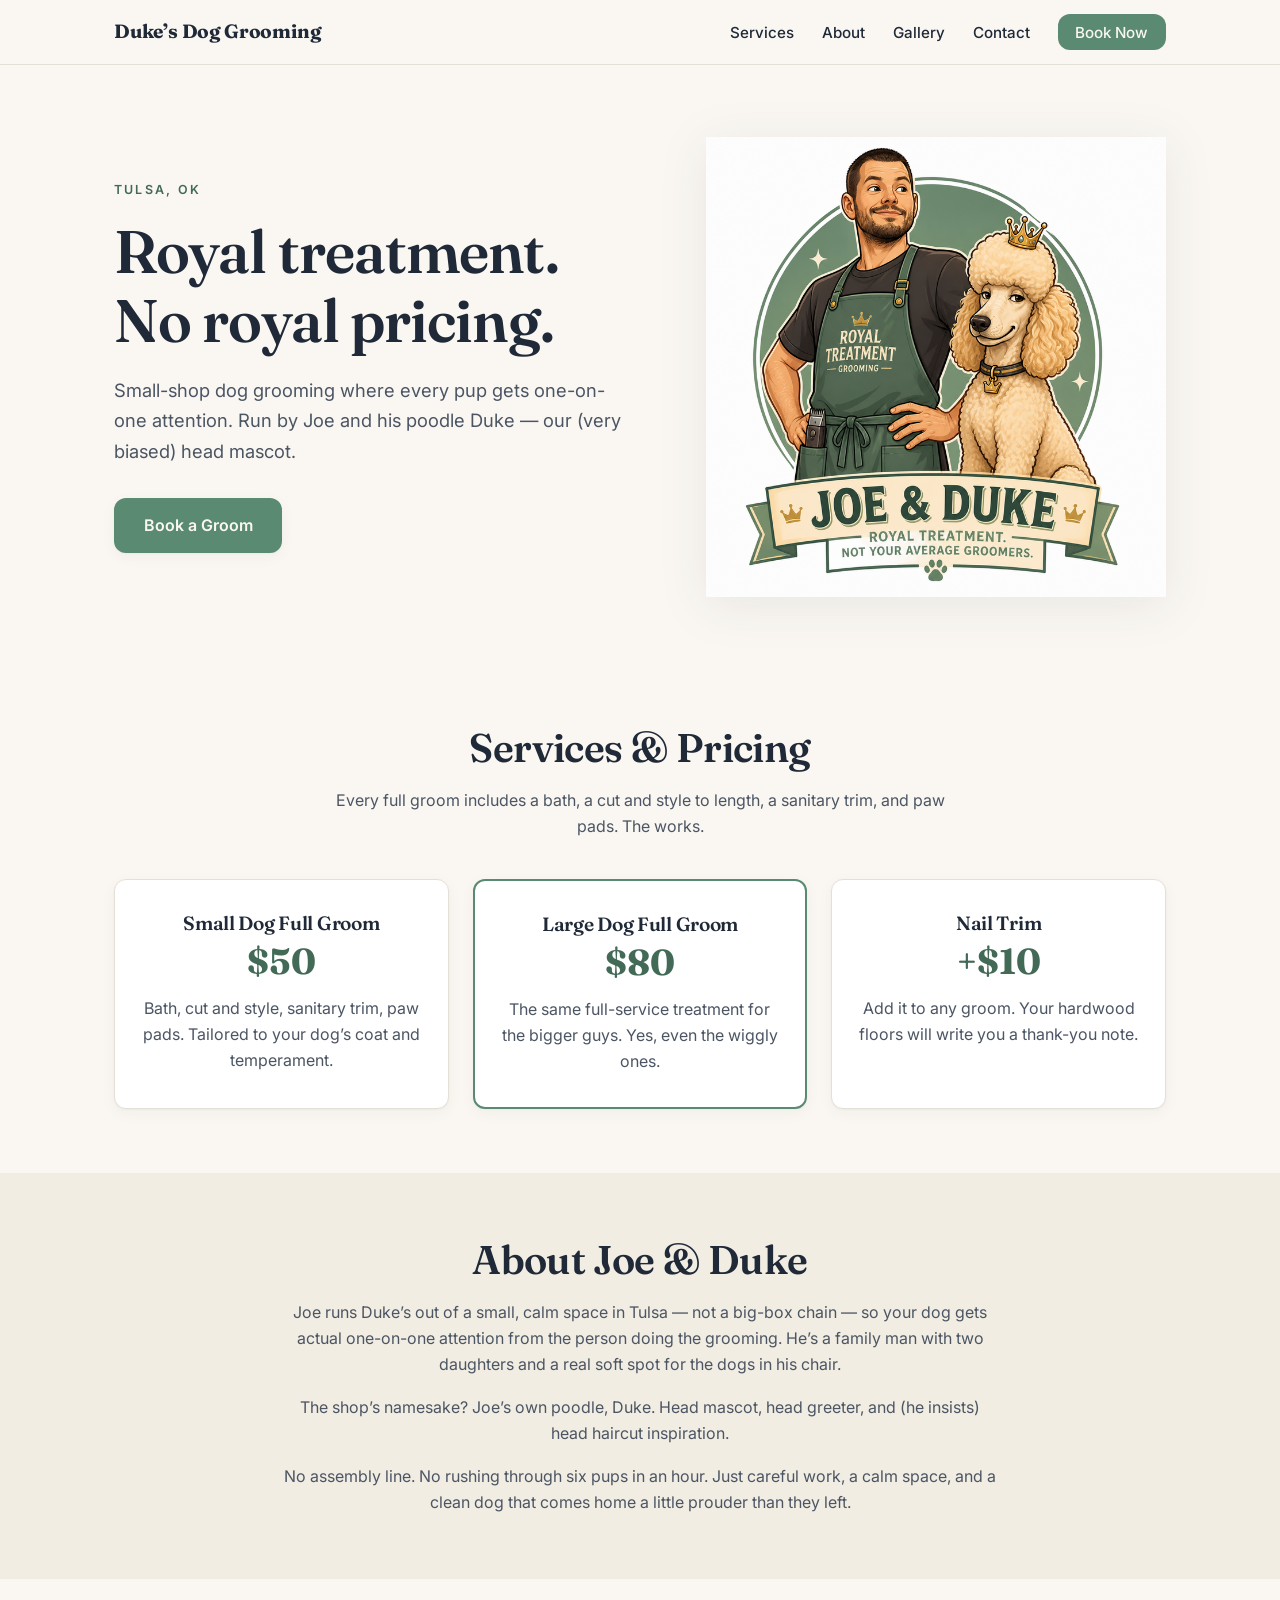
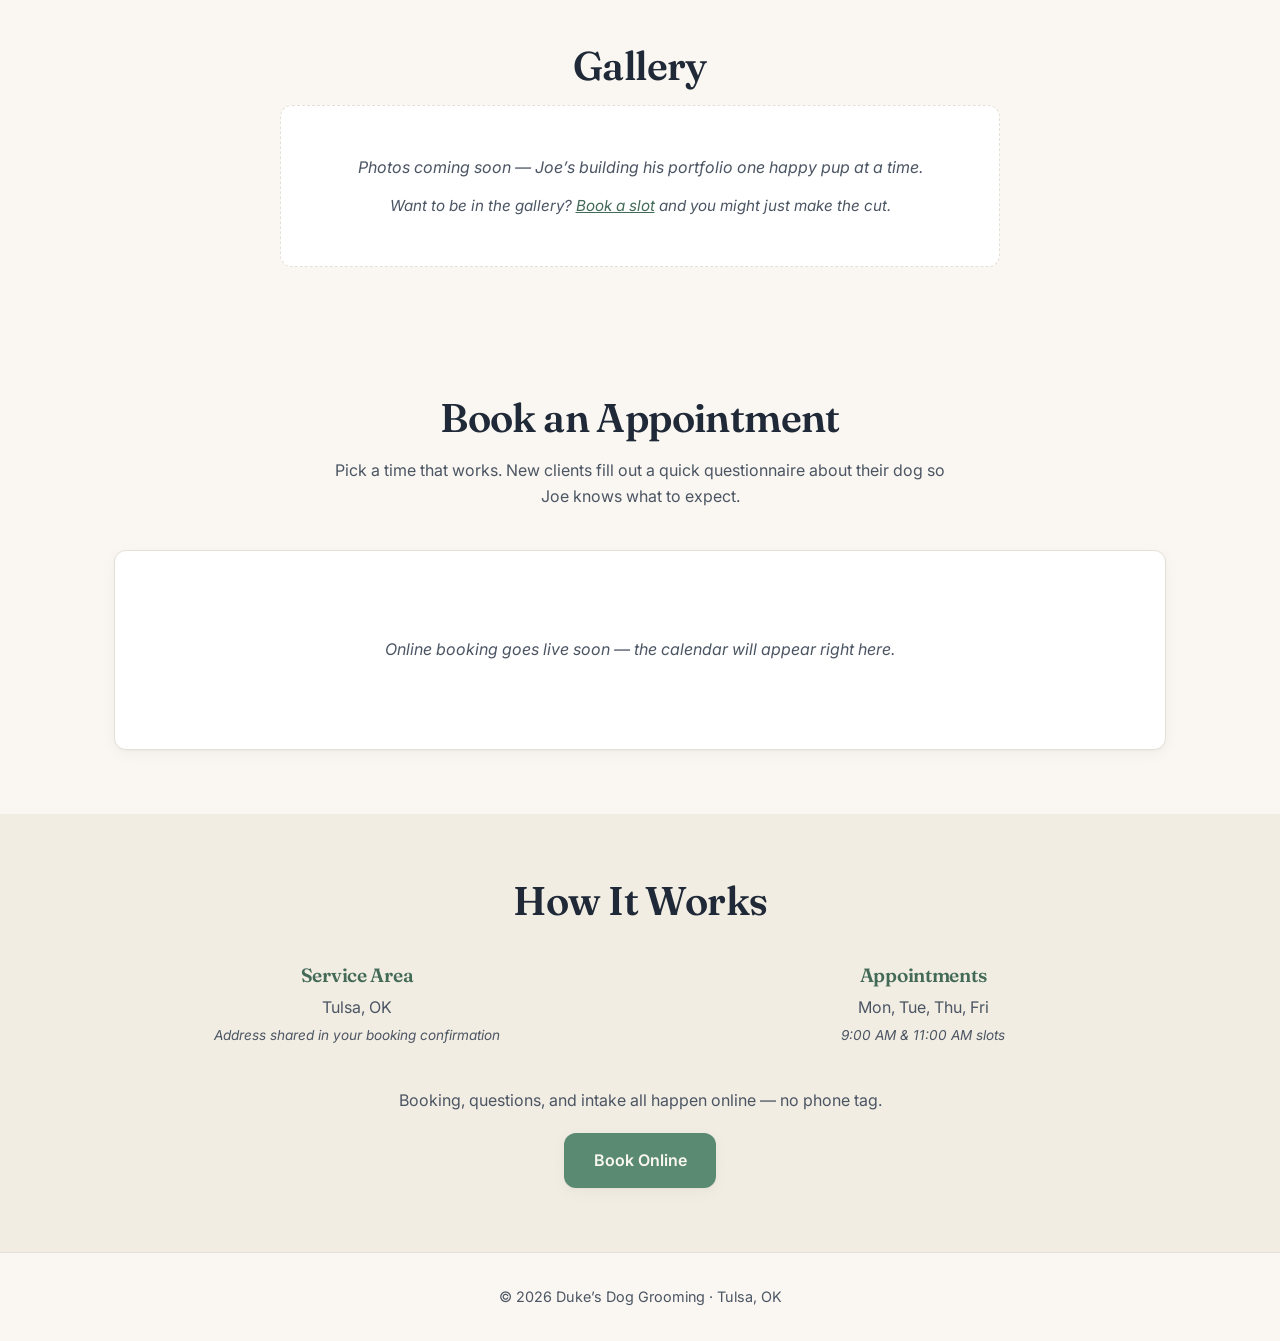
==== index.html @ 53f3b711 "Add Joe & Duke mascot illustration to hero Replace text-only hero with two-column layout: text on th" ====
<!DOCTYPE html>
<html lang="en">
<head>
  <meta charset="UTF-8" />
  <meta name="viewport" content="width=device-width, initial-scale=1.0" />
  <title>Duke's Dog Grooming | Tulsa, OK</title>
  <meta name="description" content="Small-shop dog grooming in Tulsa. Joe and his poodle Duke take care of every pup like family — royal treatment, no royal pricing." />
  <link rel="preconnect" href="https://fonts.googleapis.com" />
  <link rel="preconnect" href="https://fonts.gstatic.com" crossorigin />
  <link href="https://fonts.googleapis.com/css2?family=Fraunces:wght@500;600;700&family=Inter:wght@400;500;600&display=swap" rel="stylesheet" />
  <link rel="stylesheet" href="styles.css" />
</head>
<body>
  <header class="site-header">
    <nav class="nav" aria-label="Primary">
      <a href="#top" class="logo">Duke&rsquo;s Dog Grooming</a>
      <button class="nav-toggle" aria-label="Toggle menu" aria-expanded="false" aria-controls="nav-links">
        <span></span><span></span><span></span>
      </button>
      <ul id="nav-links" class="nav-links">
        <li><a href="#services">Services</a></li>
        <li><a href="#about">About</a></li>
        <li><a href="#gallery">Gallery</a></li>
        <li><a href="#contact">Contact</a></li>
        <li><a href="#book" class="nav-cta">Book Now</a></li>
      </ul>
    </nav>
  </header>

  <main id="top">
    <section class="hero">
      <div class="hero-grid">
        <div class="hero-content">
          <p class="eyebrow">Tulsa, OK</p>
          <h1>Royal treatment.<br />No royal pricing.</h1>
          <p class="tagline">Small-shop dog grooming where every pup gets one-on-one attention. Run by Joe and his poodle Duke &mdash; our (very biased) head mascot.</p>
          <a href="#book" class="btn btn-primary">Book a Groom</a>
        </div>
        <div class="hero-image">
          <img src="images/joe-and-duke.png" alt="Illustrated mascot of Joe and his poodle Duke wearing a small crown — Duke's Dog Grooming, Tulsa OK" width="800" height="800" />
        </div>
      </div>
    </section>

    <section id="services" class="services">
      <h2>Services &amp; Pricing</h2>
      <p class="section-lead">Every full groom includes a bath, a cut and style to length, a sanitary trim, and paw pads. The works.</p>
      <div class="services-grid">
        <article class="service-card">
          <h3>Small Dog Full Groom</h3>
          <p class="price">$50</p>
          <p>Bath, cut and style, sanitary trim, paw pads. Tailored to your dog&rsquo;s coat and temperament.</p>
        </article>
        <article class="service-card service-card--featured">
          <h3>Large Dog Full Groom</h3>
          <p class="price">$80</p>
          <p>The same full-service treatment for the bigger guys. Yes, even the wiggly ones.</p>
        </article>
        <article class="service-card">
          <h3>Nail Trim</h3>
          <p class="price">+$10</p>
          <p>Add it to any groom. Your hardwood floors will write you a thank-you note.</p>
        </article>
      </div>
    </section>

    <section id="about" class="about">
      <div class="about-content">
        <h2>About Joe &amp; Duke</h2>
        <p>Joe runs Duke&rsquo;s out of a small, calm space in Tulsa &mdash; not a big-box chain &mdash; so your dog gets actual one-on-one attention from the person doing the grooming. He&rsquo;s a family man with two daughters and a real soft spot for the dogs in his chair.</p>
        <p>The shop&rsquo;s namesake? Joe&rsquo;s own poodle, Duke. Head mascot, head greeter, and (he insists) head haircut inspiration.</p>
        <p>No assembly line. No rushing through six pups in an hour. Just careful work, a calm space, and a clean dog that comes home a little prouder than they left.</p>
      </div>
    </section>

    <section id="gallery" class="gallery">
      <h2>Gallery</h2>
      <div class="gallery-coming-soon">
        <p>Photos coming soon &mdash; Joe&rsquo;s building his portfolio one happy pup at a time.</p>
        <p class="gallery-sub">Want to be in the gallery? <a href="#book">Book a slot</a> and you might just make the cut.</p>
      </div>
    </section>

    <section id="book" class="booking">
      <h2>Book an Appointment</h2>
      <p class="section-lead">Pick a time that works. New clients fill out a quick questionnaire about their dog so Joe knows what to expect.</p>
      <div class="booking-embed" aria-live="polite">
        <p class="booking-placeholder">Online booking goes live soon &mdash; the calendar will appear right here.</p>
      </div>
    </section>

    <section id="contact" class="contact">
      <h2>How It Works</h2>
      <div class="contact-grid">
        <div class="contact-card">
          <h3>Service Area</h3>
          <p>Tulsa, OK</p>
          <p class="contact-note">Address shared in your booking confirmation</p>
        </div>
        <div class="contact-card">
          <h3>Appointments</h3>
          <p>Mon, Tue, Thu, Fri</p>
          <p class="contact-note">9:00 AM &amp; 11:00 AM slots</p>
        </div>
      </div>
      <div class="contact-cta">
        <p>Booking, questions, and intake all happen online &mdash; no phone tag.</p>
        <a href="#book" class="btn btn-primary">Book Online</a>
      </div>
    </section>
  </main>

  <footer>
    <p>&copy; <span id="year">2026</span> Duke&rsquo;s Dog Grooming &middot; Tulsa, OK</p>
  </footer>

  <script src="script.js"></script>
</body>
</html>
---- styles.css ----
:root {
  --bg: #FAF7F2;
  --bg-tint: #F2EDE3;
  --text: #1F2937;
  --text-soft: #4B5563;
  --accent: #5B8A72;
  --accent-dark: #436A57;
  --card: #FFFFFF;
  --border: #E5E0D7;
  --serif: 'Fraunces', Georgia, serif;
  --sans: 'Inter', system-ui, -apple-system, sans-serif;
  --radius: 12px;
  --max-w: 1100px;
  --shadow: 0 1px 2px rgba(31, 41, 55, 0.04), 0 4px 16px rgba(31, 41, 55, 0.04);
}

* {
  box-sizing: border-box;
  margin: 0;
  padding: 0;
}

html {
  scroll-behavior: smooth;
}

body {
  font-family: var(--sans);
  background: var(--bg);
  color: var(--text);
  line-height: 1.65;
  -webkit-font-smoothing: antialiased;
}

h1, h2, h3 {
  font-family: var(--serif);
  font-weight: 600;
  line-height: 1.15;
  letter-spacing: -0.015em;
  color: var(--text);
}

h1 { font-size: clamp(2.25rem, 5vw, 3.75rem); }
h2 { font-size: clamp(1.75rem, 3.5vw, 2.5rem); margin-bottom: 1rem; }
h3 { font-size: 1.2rem; margin-bottom: 0.5rem; }

p { color: var(--text-soft); }

a { color: var(--accent-dark); }
a:hover { color: var(--accent); }

/* ---- Header / Nav ---- */
.site-header {
  position: sticky;
  top: 0;
  background: rgba(250, 247, 242, 0.92);
  backdrop-filter: blur(10px);
  -webkit-backdrop-filter: blur(10px);
  border-bottom: 1px solid var(--border);
  z-index: 50;
}

.nav {
  max-width: var(--max-w);
  margin: 0 auto;
  display: flex;
  align-items: center;
  justify-content: space-between;
  padding: 1rem 1.5rem;
  position: relative;
}

.logo {
  font-family: var(--serif);
  font-weight: 700;
  font-size: 1.2rem;
  color: var(--text);
  text-decoration: none;
  letter-spacing: -0.01em;
}

.nav-links {
  list-style: none;
  display: flex;
  gap: 1.75rem;
  align-items: center;
}

.nav-links a {
  color: var(--text);
  text-decoration: none;
  font-size: 0.95rem;
  font-weight: 500;
}

.nav-links a:hover { color: var(--accent); }

.nav-cta {
  background: var(--accent);
  color: var(--bg) !important;
  padding: 0.55rem 1.1rem;
  border-radius: var(--radius);
  transition: background 0.2s;
}

.nav-cta:hover {
  background: var(--accent-dark);
  color: var(--bg) !important;
}

.nav-toggle {
  display: none;
  background: none;
  border: 0;
  cursor: pointer;
  flex-direction: column;
  gap: 5px;
  padding: 6px;
}

.nav-toggle span {
  width: 24px;
  height: 2px;
  background: var(--text);
  border-radius: 2px;
  display: block;
}

/* ---- Hero ---- */
.hero {
  max-width: var(--max-w);
  margin: 0 auto;
  padding: 3.5rem 1.5rem 3rem;
  position: relative;
}

.hero-grid {
  display: grid;
  grid-template-columns: 1fr;
  gap: 1.5rem;
  align-items: center;
}

.hero-content { text-align: center; }
.hero-image {
  display: flex;
  justify-content: center;
  order: -1;
}

.hero-image img {
  width: 100%;
  max-width: 340px;
  height: auto;
  display: block;
  filter: drop-shadow(0 8px 24px rgba(31, 41, 55, 0.08));
}

.eyebrow {
  text-transform: uppercase;
  letter-spacing: 0.18em;
  font-size: 0.78rem;
  font-weight: 600;
  color: var(--accent-dark);
  margin-bottom: 1rem;
}

.hero h1 { margin-bottom: 1.25rem; }

.tagline {
  font-size: 1.15rem;
  max-width: 580px;
  margin: 0 auto 2rem;
}

@media (min-width: 820px) {
  .hero { padding: 4.5rem 1.5rem 4rem; }
  .hero-grid {
    grid-template-columns: 1.05fr 1fr;
    gap: 3.5rem;
  }
  .hero-content { text-align: left; }
  .hero-image { order: 0; justify-content: flex-end; }
  .hero-image img { max-width: 460px; }
  .tagline { margin-left: 0; margin-right: 0; }
}

.btn {
  display: inline-block;
  padding: 0.9rem 1.85rem;
  border-radius: var(--radius);
  text-decoration: none;
  font-weight: 600;
  font-size: 1rem;
  transition: transform 0.15s, background 0.2s, box-shadow 0.2s;
}

.btn-primary {
  background: var(--accent);
  color: var(--bg);
  box-shadow: var(--shadow);
}

.btn-primary:hover {
  background: var(--accent-dark);
  color: var(--bg);
  transform: translateY(-1px);
}

/* ---- Sections ---- */
section {
  max-width: var(--max-w);
  margin: 0 auto;
  padding: 4rem 1.5rem;
}

section h2 { text-align: center; }

.section-lead {
  text-align: center;
  max-width: 620px;
  margin: 0 auto 2.5rem;
}

/* ---- Services ---- */
.services-grid {
  display: grid;
  grid-template-columns: repeat(auto-fit, minmax(260px, 1fr));
  gap: 1.5rem;
}

.service-card {
  background: var(--card);
  border: 1px solid var(--border);
  border-radius: var(--radius);
  padding: 2rem 1.5rem;
  text-align: center;
  box-shadow: var(--shadow);
  transition: transform 0.2s;
}

.service-card:hover { transform: translateY(-2px); }

.service-card--featured {
  border-color: var(--accent);
  border-width: 2px;
}

.service-card .price {
  font-family: var(--serif);
  font-size: 2.25rem;
  font-weight: 700;
  color: var(--accent-dark);
  margin: 0.5rem 0 1rem;
  line-height: 1;
}

/* ---- About ---- */
.about { background: var(--bg-tint); max-width: none; padding-left: 1.5rem; padding-right: 1.5rem; }
.about-content {
  max-width: 720px;
  margin: 0 auto;
  text-align: center;
}
.about-content p + p { margin-top: 1rem; }

/* ---- Gallery ---- */
.gallery { text-align: center; }
.gallery-coming-soon {
  padding: 3rem 1.5rem;
  background: var(--card);
  border: 1px dashed var(--border);
  border-radius: var(--radius);
  max-width: 720px;
  margin: 0 auto;
}
.gallery-coming-soon p { font-style: italic; }
.gallery-sub { margin-top: 0.75rem; font-size: 0.95rem; }

/* ---- Booking ---- */
.booking { text-align: center; }
.booking-embed {
  background: var(--card);
  border: 1px solid var(--border);
  border-radius: var(--radius);
  padding: 3rem 1.5rem;
  min-height: 200px;
  display: flex;
  align-items: center;
  justify-content: center;
  box-shadow: var(--shadow);
}
.booking-placeholder { font-style: italic; }

/* ---- Contact ---- */
.contact { background: var(--bg-tint); max-width: none; }
.contact h2 { margin-bottom: 2.5rem; }
.contact-grid {
  display: grid;
  grid-template-columns: repeat(auto-fit, minmax(200px, 1fr));
  gap: 2rem;
  max-width: var(--max-w);
  margin: 0 auto;
}
.contact-card {
  text-align: center;
}
.contact-card h3 { color: var(--accent-dark); }
.contact-card a { font-weight: 500; }
.contact-note {
  font-size: 0.85rem;
  color: var(--text-soft);
  margin-top: 0.25rem;
  font-style: italic;
}

.contact-cta {
  text-align: center;
  margin-top: 2.5rem;
  max-width: var(--max-w);
  margin-left: auto;
  margin-right: auto;
}

.contact-cta p {
  margin-bottom: 1.25rem;
}

/* ---- Footer ---- */
footer {
  text-align: center;
  padding: 2rem 1.5rem;
  border-top: 1px solid var(--border);
  font-size: 0.9rem;
  color: var(--text-soft);
}

/* ---- Mobile ---- */
@media (max-width: 720px) {
  .nav-toggle { display: flex; }
  .nav-links {
    display: none;
    position: absolute;
    top: calc(100% + 1px);
    left: 0;
    right: 0;
    background: var(--bg);
    flex-direction: column;
    padding: 1rem 1.5rem;
    border-bottom: 1px solid var(--border);
    gap: 1rem;
    align-items: stretch;
  }
  .nav-links.open { display: flex; }
  .nav-links a { padding: 0.5rem 0; }
  .nav-cta { text-align: center; }
  .hero { padding: 3rem 1.5rem; }
  section { padding: 3rem 1.5rem; }
}
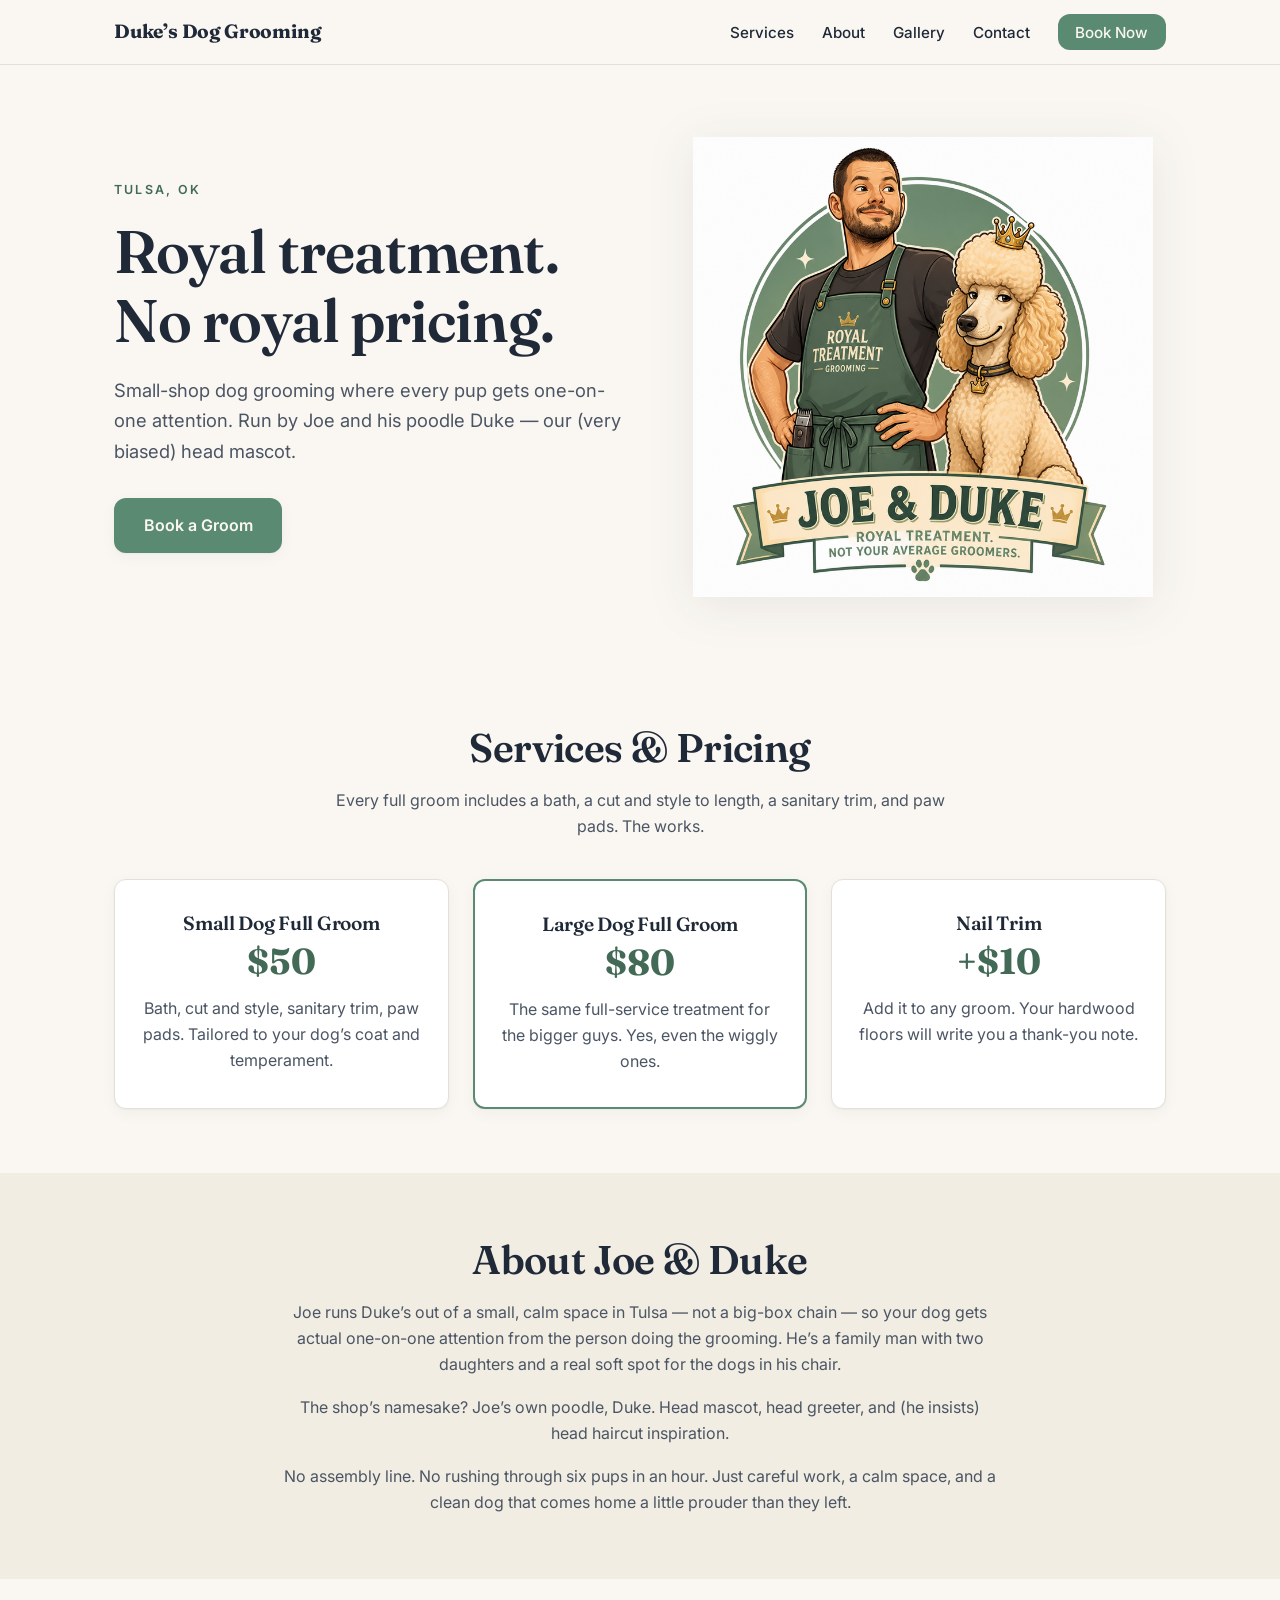
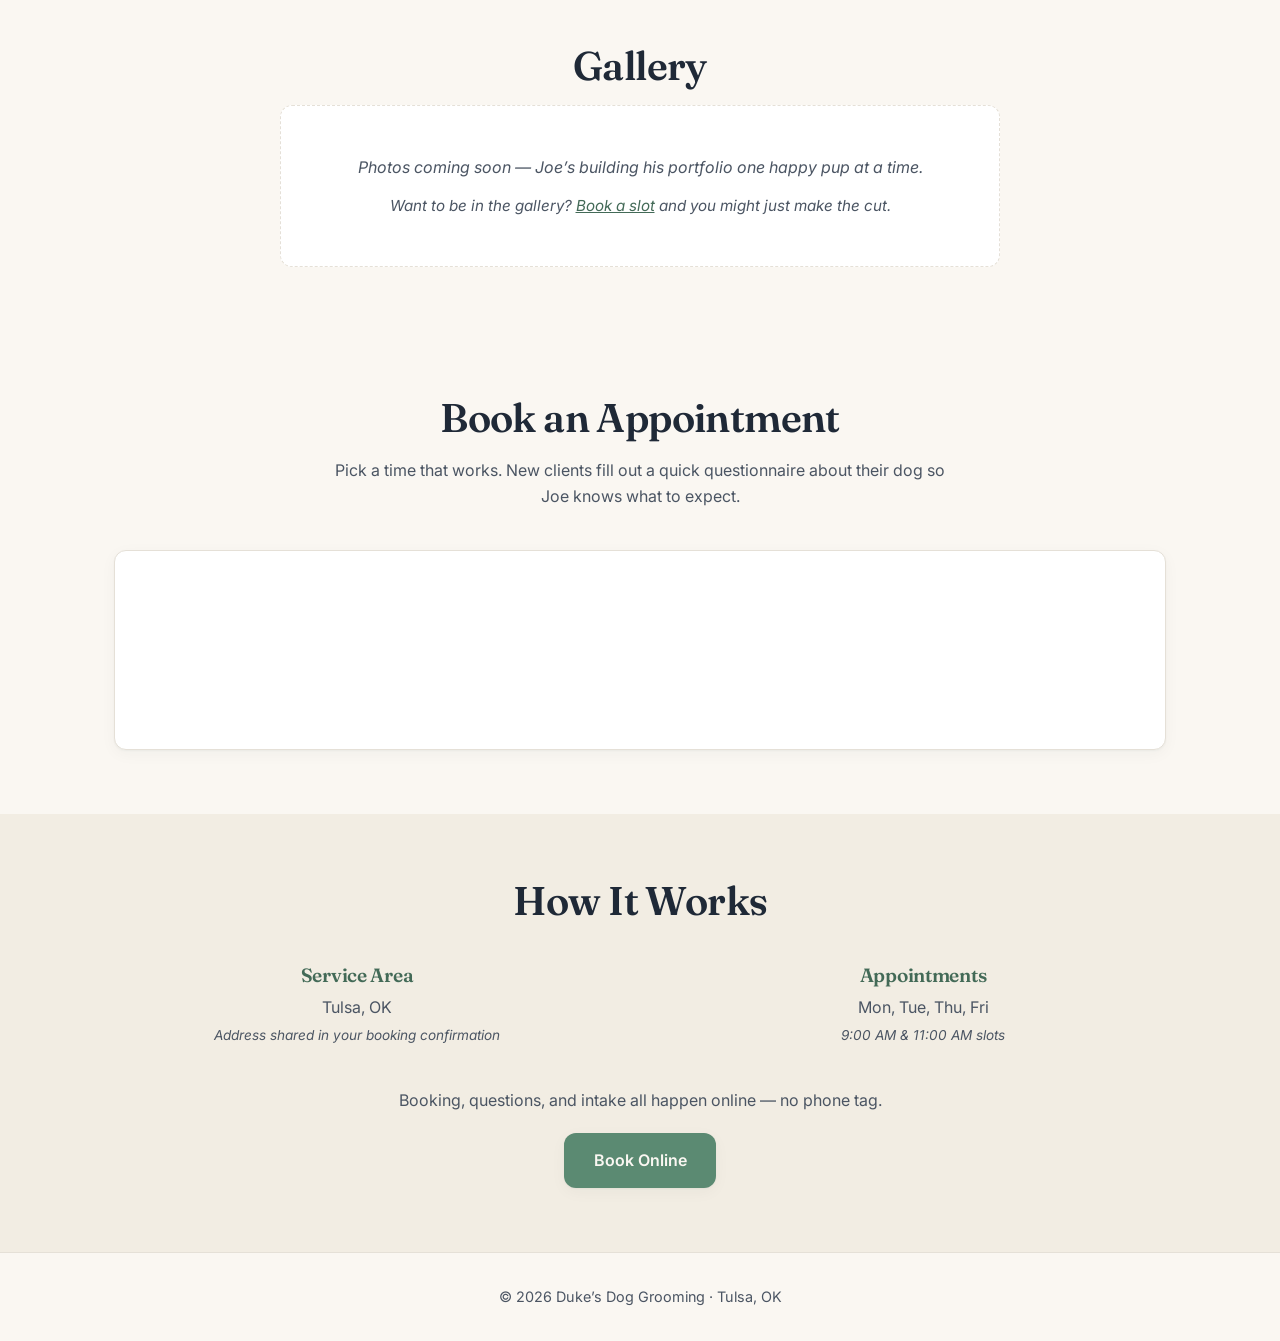
==== commit 0b74ebfe: "Embed Cal.com booking widget in #book section Replaces placeholder text with live inline calendar at" ====
--- a/index.html
+++ b/index.html
@@ -85,7 +85,13 @@
       <h2>Book an Appointment</h2>
       <p class="section-lead">Pick a time that works. New clients fill out a quick questionnaire about their dog so Joe knows what to expect.</p>
       <div class="booking-embed" aria-live="polite">
-        <p class="booking-placeholder">Online booking goes live soon &mdash; the calendar will appear right here.</p>
+        <cal-inline-widget data-cal-link="dukes-dog-grooming/groom" data-cal-config='{"layout":"month_view"}'></cal-inline-widget>
+        <script type="text/javascript">
+          (function(C,A,L){let p=function(a,ar){a.q.push(ar)};let d=C.document;C.Cal=C.Cal||function(){let cal=C.Cal;let ar=arguments;if(!cal.loaded){cal.ns={};cal.q=cal.q||[];d.head.appendChild(d.createElement("script")).src=A;cal.loaded=true}if(ar[0]===L){const api=function(){p(api,arguments)};const namespace=ar[1];api.q=api.q||[];if(typeof namespace==="string"){cal.ns[namespace]=cal.ns[namespace]||api;p(cal.ns[namespace],ar);p(cal,["initNamespace",namespace])}else p(cal,ar);return}p(cal,ar)})(window,"https://app.cal.com/embed/embed.js","init");
+          Cal("init", {origin:"https://cal.com"});
+          Cal("inline", {elementOrSelector:".booking-embed", calLink:"dukes-dog-grooming/groom", layout:"month_view"});
+          Cal("ui", {"styles":{"branding":{"brandColor":"#5B8A72"}},"hideEventTypeDetails":false,"layout":"month_view"});
+        </script>
       </div>
     </section>
 
--- a/styles.css
+++ b/styles.css
@@ -22,6 +22,7 @@
 
 html {
   scroll-behavior: smooth;
+  overflow-x: hidden;
 }
 
 body {
@@ -30,6 +31,13 @@
   color: var(--text);
   line-height: 1.65;
   -webkit-font-smoothing: antialiased;
+  overflow-x: hidden;
+  width: 100%;
+}
+
+img {
+  max-width: 100%;
+  height: auto;
 }
 
 h1, h2, h3 {
@@ -145,14 +153,18 @@
 .hero-image {
   display: flex;
   justify-content: center;
+  align-items: center;
+  width: 100%;
   order: -1;
+  min-width: 0;
 }
 
 .hero-image img {
   width: 100%;
-  max-width: 340px;
+  max-width: 320px;
   height: auto;
   display: block;
+  margin: 0 auto;
   filter: drop-shadow(0 8px 24px rgba(31, 41, 55, 0.08));
 }
 
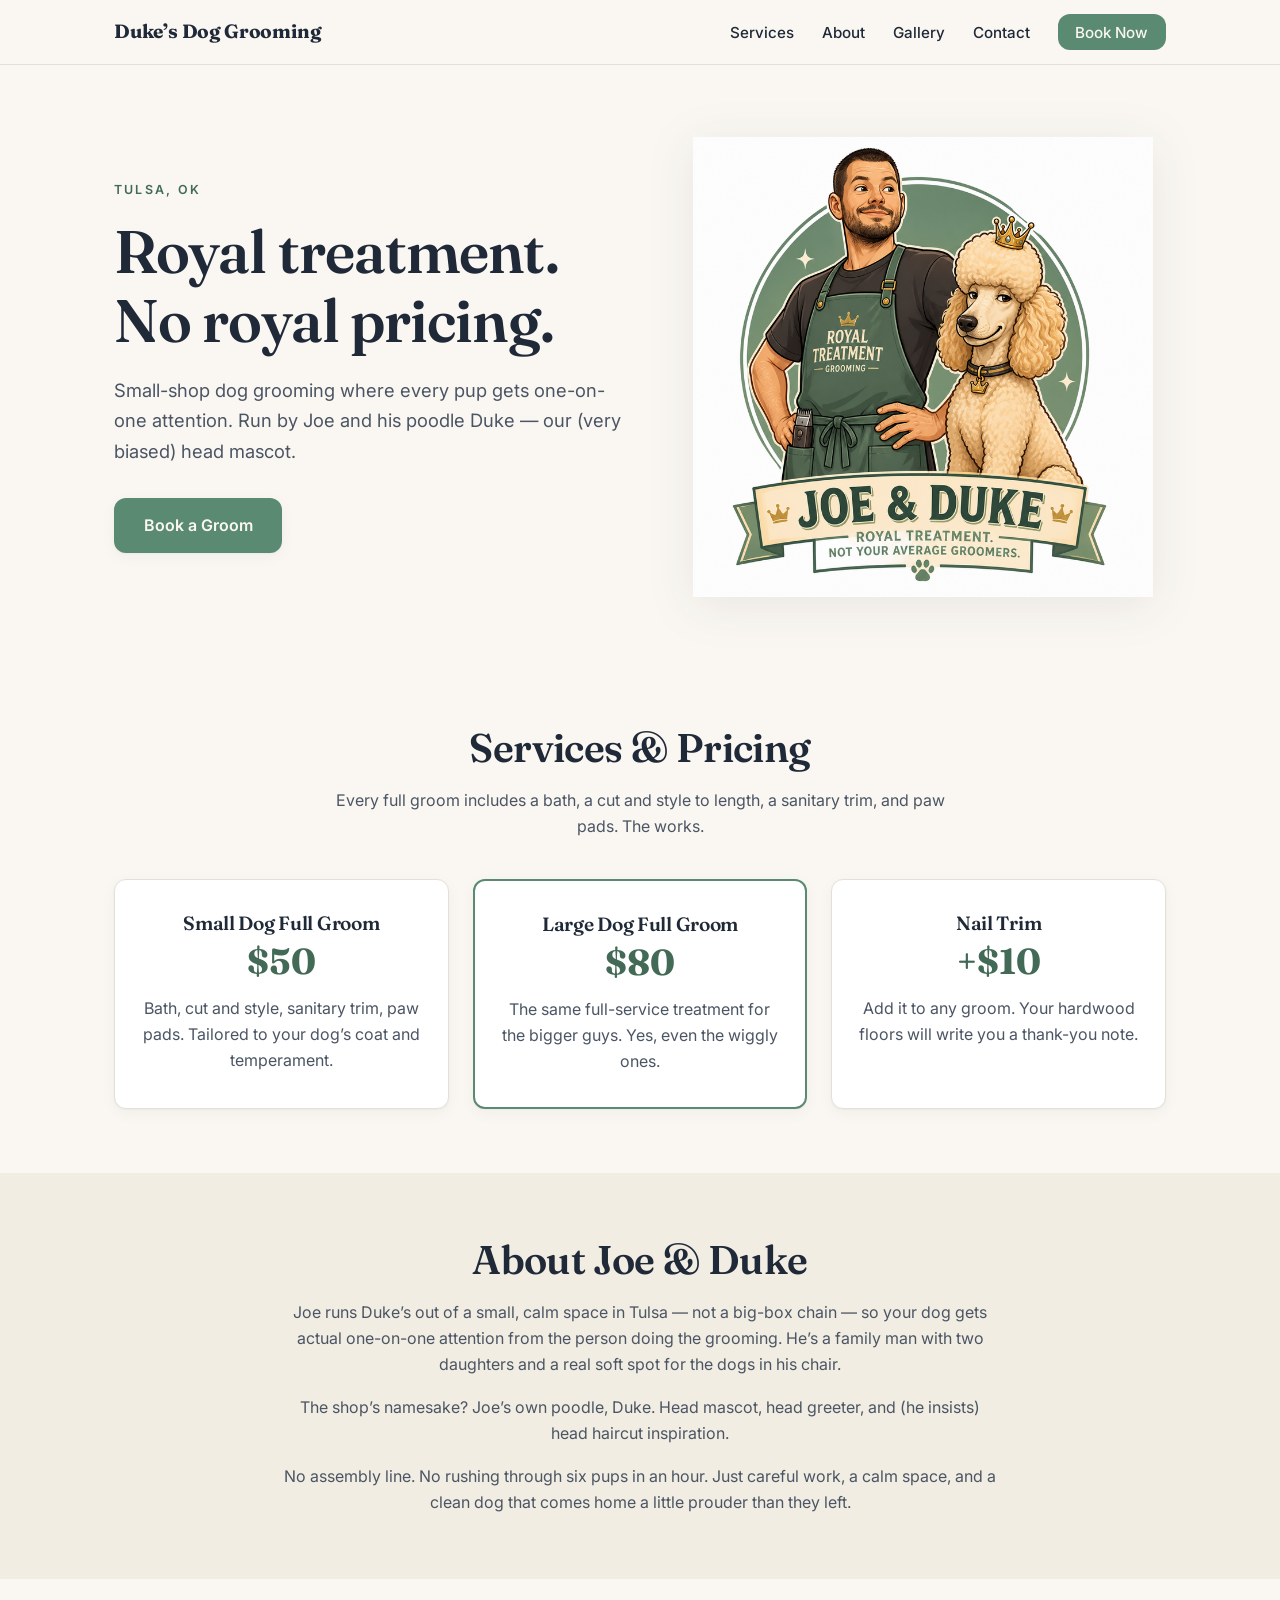
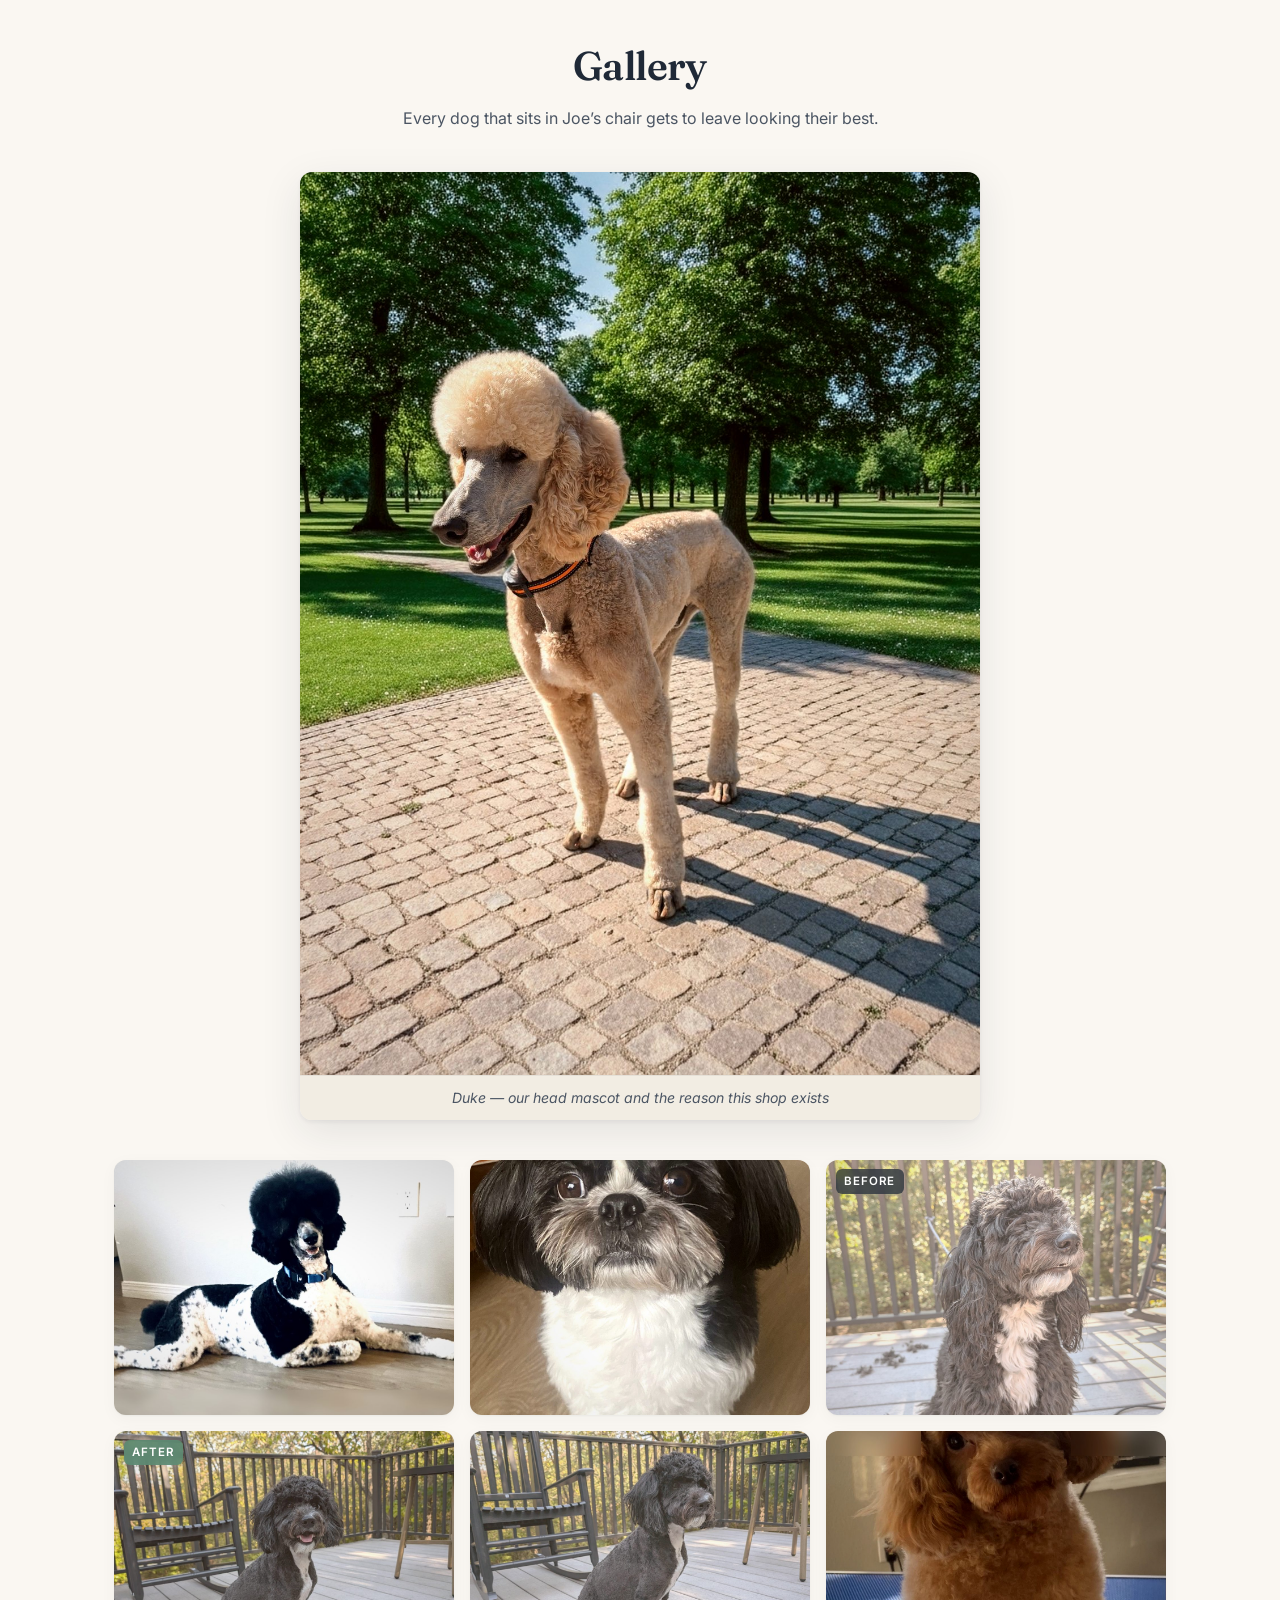
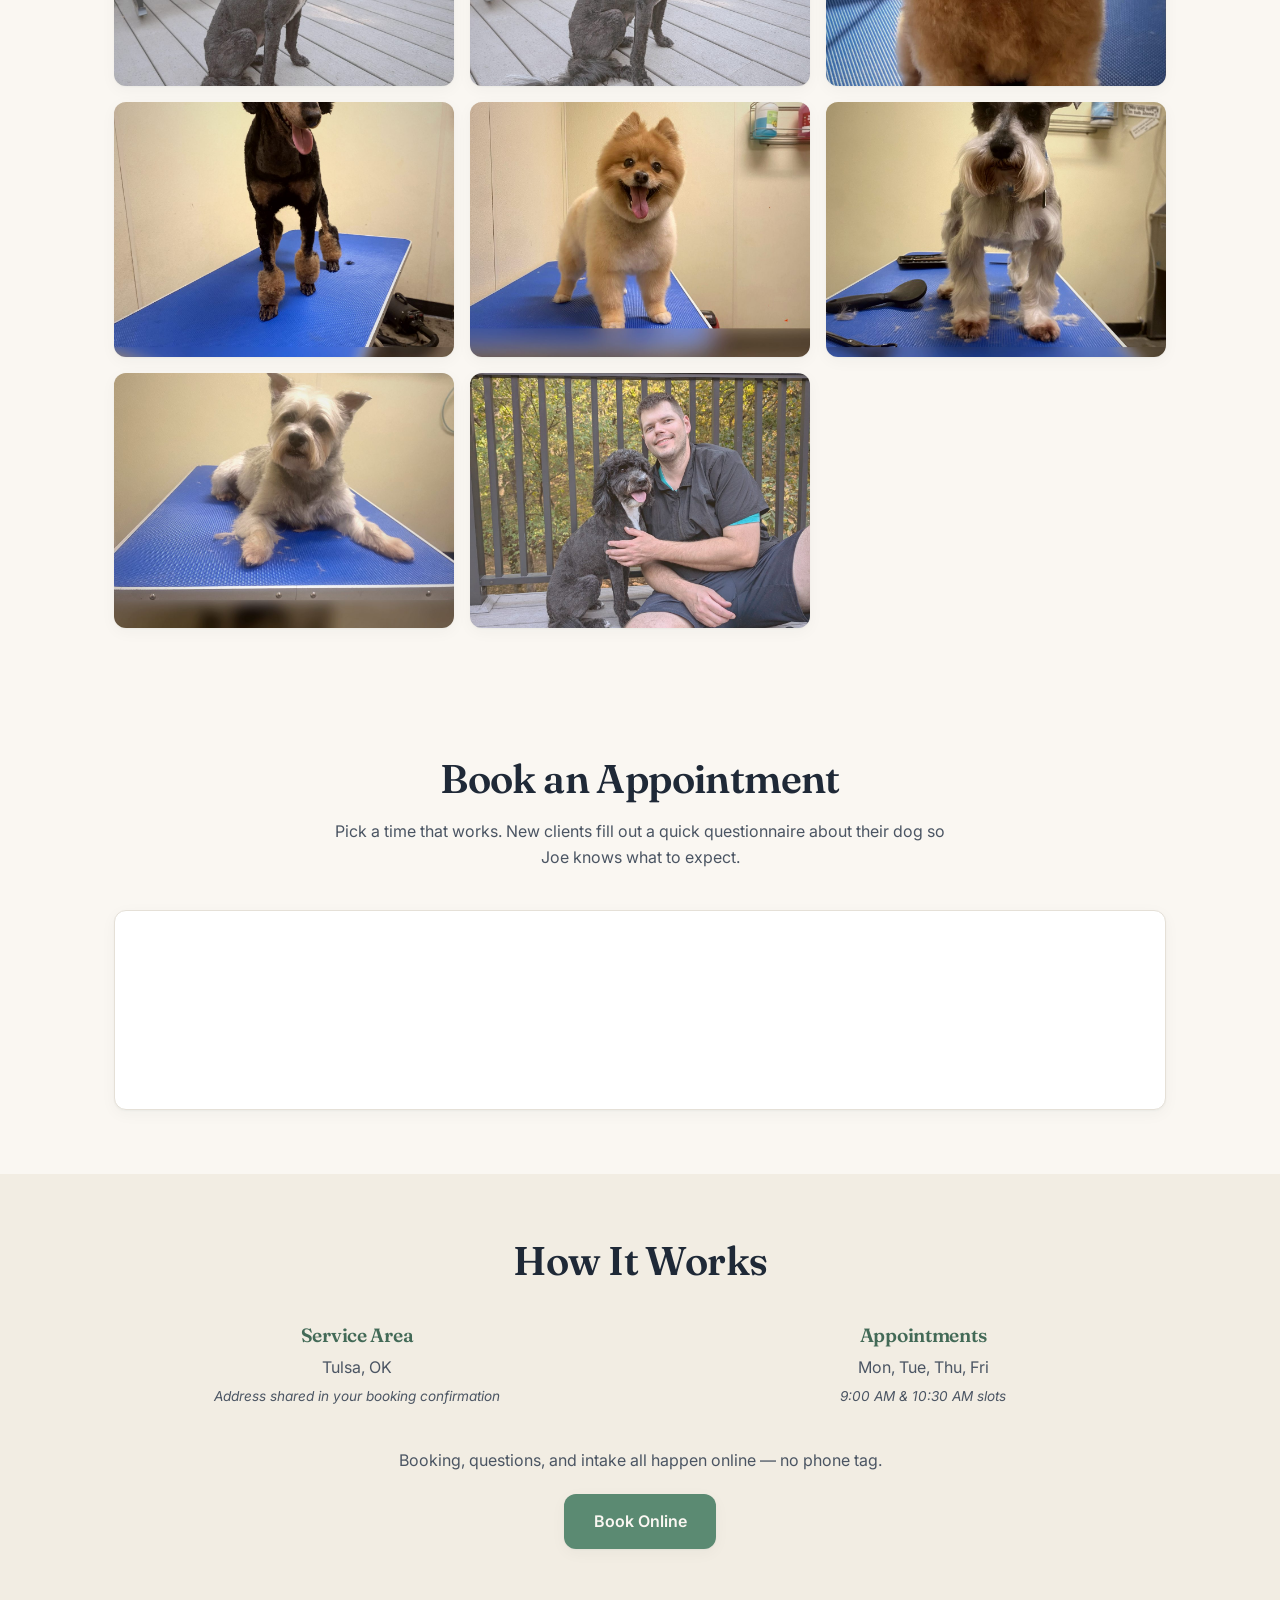
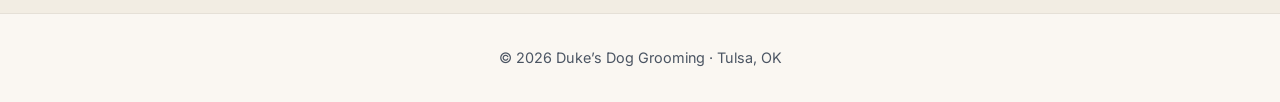
==== commit 3c16596c: "Add gallery with 12 processed photos; fix Cal.com embed and slot times - Replace gallery placeholder" ====
--- a/index.html
+++ b/index.html
@@ -75,9 +75,49 @@
 
     <section id="gallery" class="gallery">
       <h2>Gallery</h2>
-      <div class="gallery-coming-soon">
-        <p>Photos coming soon &mdash; Joe&rsquo;s building his portfolio one happy pup at a time.</p>
-        <p class="gallery-sub">Want to be in the gallery? <a href="#book">Book a slot</a> and you might just make the cut.</p>
+      <p class="section-lead">Every dog that sits in Joe&rsquo;s chair gets to leave looking their best.</p>
+
+      <div class="gallery-featured">
+        <img src="images/gallery/gallery-12-duke.jpg" alt="Duke — Joe's cream standard poodle, the shop mascot" loading="lazy" />
+        <p class="gallery-caption">Duke &mdash; our head mascot and the reason this shop exists</p>
+      </div>
+
+      <div class="gallery-grid">
+        <figure class="gallery-item">
+          <img src="images/gallery/gallery-7-poodle-bw.jpg" alt="Black and white standard poodle after grooming" loading="lazy" />
+        </figure>
+        <figure class="gallery-item">
+          <img src="images/gallery/gallery-6-shih-tzu.jpg" alt="Shih Tzu after grooming" loading="lazy" />
+        </figure>
+        <figure class="gallery-item">
+          <img src="images/gallery/gallery-8-doodle-before.jpg" alt="Black doodle before grooming" loading="lazy" />
+          <span class="gallery-tag">Before</span>
+        </figure>
+        <figure class="gallery-item">
+          <img src="images/gallery/gallery-10-doodle-after.jpg" alt="Black doodle after grooming" loading="lazy" />
+          <span class="gallery-tag gallery-tag--after">After</span>
+        </figure>
+        <figure class="gallery-item">
+          <img src="images/gallery/gallery-9-doodle-after-side.jpg" alt="Black doodle side profile after grooming" loading="lazy" />
+        </figure>
+        <figure class="gallery-item">
+          <img src="images/gallery/gallery-5-apricot-poodle.jpg" alt="Apricot toy poodle after grooming" loading="lazy" />
+        </figure>
+        <figure class="gallery-item">
+          <img src="images/gallery/gallery-1-poodle-black.jpg" alt="Black and tan poodle after grooming" loading="lazy" />
+        </figure>
+        <figure class="gallery-item">
+          <img src="images/gallery/gallery-2-pomeranian.jpg" alt="Pomeranian after grooming" loading="lazy" />
+        </figure>
+        <figure class="gallery-item">
+          <img src="images/gallery/gallery-3-schnauzer.jpg" alt="Schnauzer after grooming" loading="lazy" />
+        </figure>
+        <figure class="gallery-item">
+          <img src="images/gallery/gallery-4-schnauzer-relaxed.jpg" alt="Schnauzer relaxed on grooming table" loading="lazy" />
+        </figure>
+        <figure class="gallery-item">
+          <img src="images/gallery/gallery-11-joe-and-dog.jpg" alt="Joe with a black doodle client" loading="lazy" />
+        </figure>
       </div>
     </section>
 
@@ -85,11 +125,11 @@
       <h2>Book an Appointment</h2>
       <p class="section-lead">Pick a time that works. New clients fill out a quick questionnaire about their dog so Joe knows what to expect.</p>
       <div class="booking-embed" aria-live="polite">
-        <cal-inline-widget data-cal-link="dukes-dog-grooming/groom" data-cal-config='{"layout":"month_view"}'></cal-inline-widget>
+        <div id="cal-booking"></div>
         <script type="text/javascript">
           (function(C,A,L){let p=function(a,ar){a.q.push(ar)};let d=C.document;C.Cal=C.Cal||function(){let cal=C.Cal;let ar=arguments;if(!cal.loaded){cal.ns={};cal.q=cal.q||[];d.head.appendChild(d.createElement("script")).src=A;cal.loaded=true}if(ar[0]===L){const api=function(){p(api,arguments)};const namespace=ar[1];api.q=api.q||[];if(typeof namespace==="string"){cal.ns[namespace]=cal.ns[namespace]||api;p(cal.ns[namespace],ar);p(cal,["initNamespace",namespace])}else p(cal,ar);return}p(cal,ar)})(window,"https://app.cal.com/embed/embed.js","init");
           Cal("init", {origin:"https://cal.com"});
-          Cal("inline", {elementOrSelector:".booking-embed", calLink:"dukes-dog-grooming/groom", layout:"month_view"});
+          Cal("inline", {elementOrSelector:"#cal-booking", calLink:"dukes-dog-grooming/groom", layout:"month_view"});
           Cal("ui", {"styles":{"branding":{"brandColor":"#5B8A72"}},"hideEventTypeDetails":false,"layout":"month_view"});
         </script>
       </div>
@@ -106,7 +146,7 @@
         <div class="contact-card">
           <h3>Appointments</h3>
           <p>Mon, Tue, Thu, Fri</p>
-          <p class="contact-note">9:00 AM &amp; 11:00 AM slots</p>
+          <p class="contact-note">9:00 AM &amp; 10:30 AM slots</p>
         </div>
       </div>
       <div class="contact-cta">
--- a/styles.css
+++ b/styles.css
@@ -278,16 +278,79 @@
 
 /* ---- Gallery ---- */
 .gallery { text-align: center; }
-.gallery-coming-soon {
-  padding: 3rem 1.5rem;
-  background: var(--card);
-  border: 1px dashed var(--border);
-  border-radius: var(--radius);
-  max-width: 720px;
-  margin: 0 auto;
-}
-.gallery-coming-soon p { font-style: italic; }
-.gallery-sub { margin-top: 0.75rem; font-size: 0.95rem; }
+
+.gallery-featured {
+  max-width: 680px;
+  margin: 0 auto 2.5rem;
+  border-radius: var(--radius);
+  overflow: hidden;
+  box-shadow: 0 2px 4px rgba(31,41,55,0.06), 0 12px 40px rgba(31,41,55,0.1);
+}
+
+.gallery-featured img {
+  width: 100%;
+  height: auto;
+  display: block;
+}
+
+.gallery-caption {
+  background: var(--bg-tint);
+  border-top: 1px solid var(--border);
+  padding: 0.65rem 1rem;
+  font-size: 0.88rem;
+  font-style: italic;
+  color: var(--text-soft);
+}
+
+.gallery-grid {
+  display: grid;
+  grid-template-columns: repeat(3, 1fr);
+  gap: 1rem;
+}
+
+.gallery-item {
+  position: relative;
+  border-radius: var(--radius);
+  overflow: hidden;
+  background: var(--bg-tint);
+  box-shadow: var(--shadow);
+  margin: 0;
+}
+
+.gallery-item img {
+  width: 100%;
+  aspect-ratio: 4 / 3;
+  object-fit: cover;
+  display: block;
+  transition: transform 0.3s ease;
+}
+
+.gallery-item:hover img { transform: scale(1.03); }
+
+.gallery-tag {
+  position: absolute;
+  top: 0.6rem;
+  left: 0.6rem;
+  background: rgba(31, 41, 55, 0.72);
+  color: #fff;
+  font-size: 0.72rem;
+  font-weight: 600;
+  letter-spacing: 0.07em;
+  text-transform: uppercase;
+  padding: 0.2rem 0.55rem;
+  border-radius: 6px;
+  backdrop-filter: blur(4px);
+}
+
+.gallery-tag--after { background: rgba(91, 138, 114, 0.88); }
+
+@media (max-width: 720px) {
+  .gallery-grid { grid-template-columns: repeat(2, 1fr); gap: 0.75rem; }
+}
+
+@media (max-width: 480px) {
+  .gallery-grid { grid-template-columns: 1fr; }
+}
 
 /* ---- Booking ---- */
 .booking { text-align: center; }
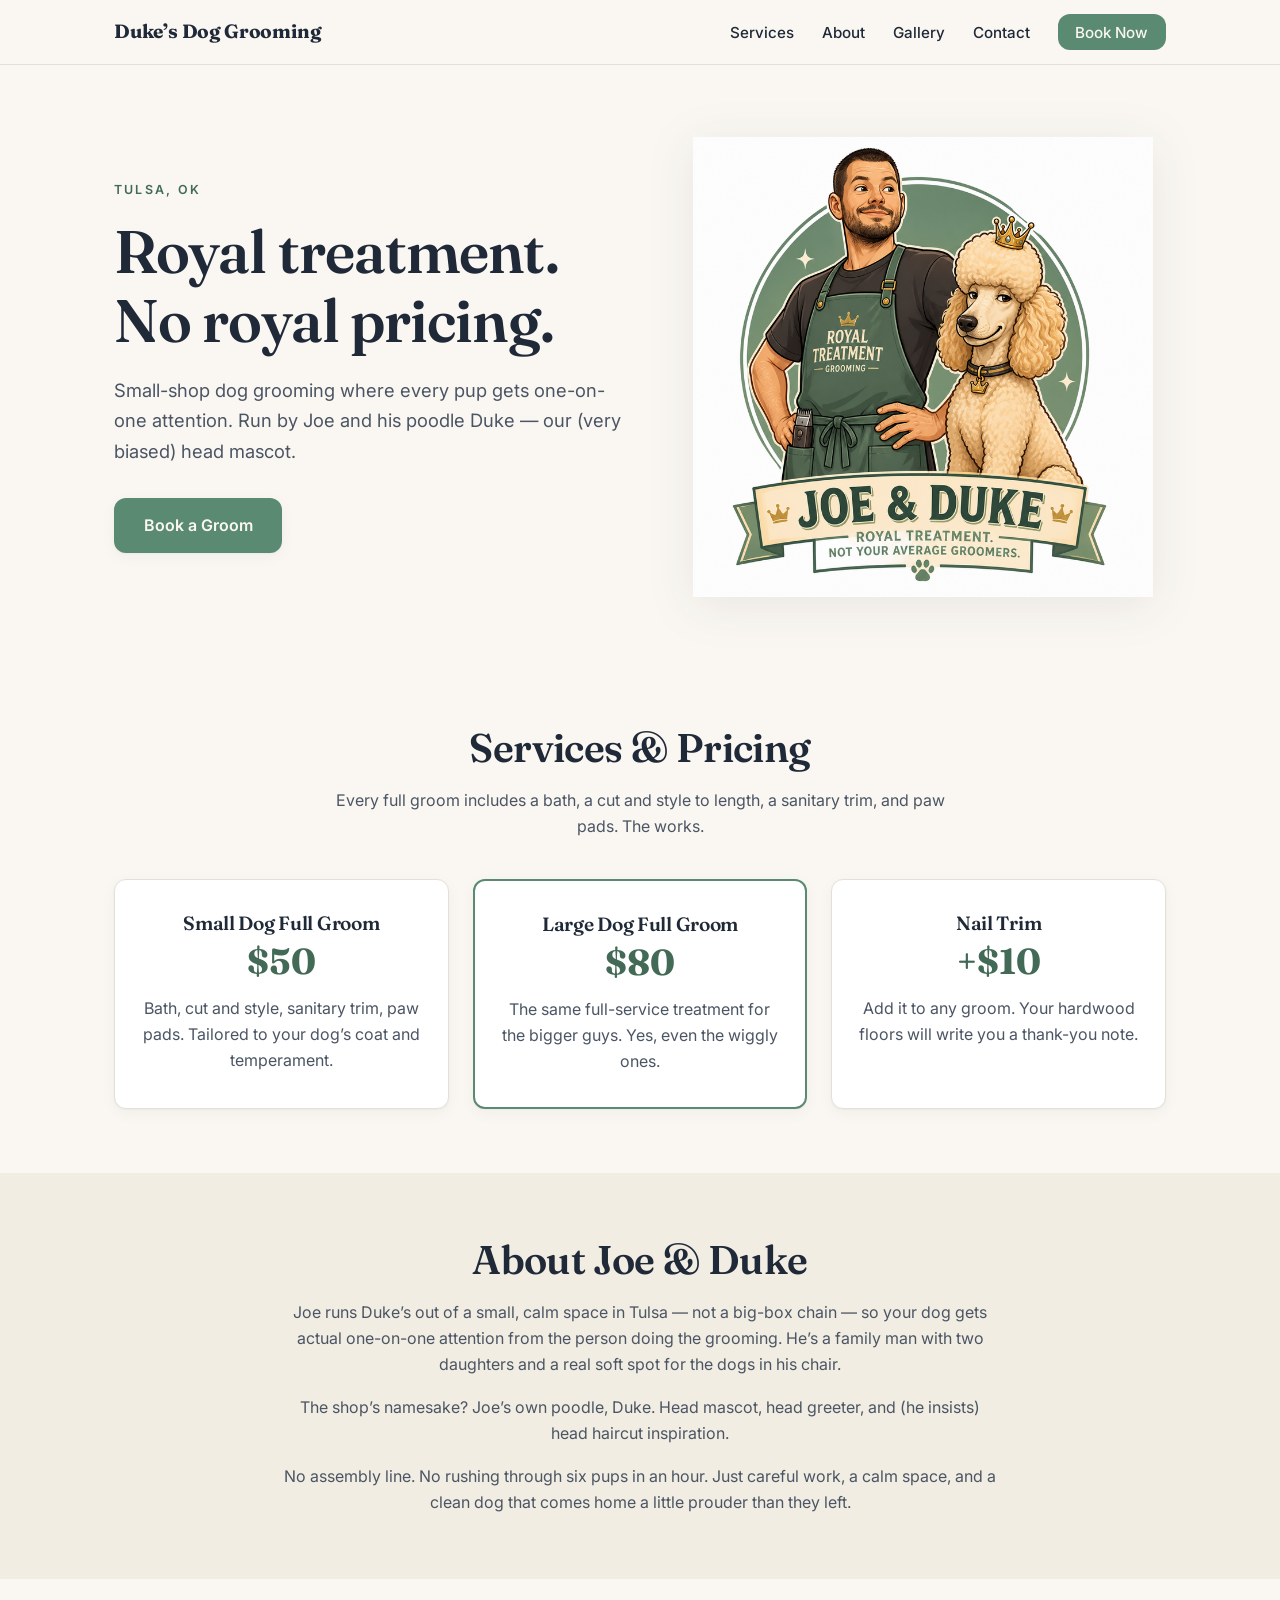
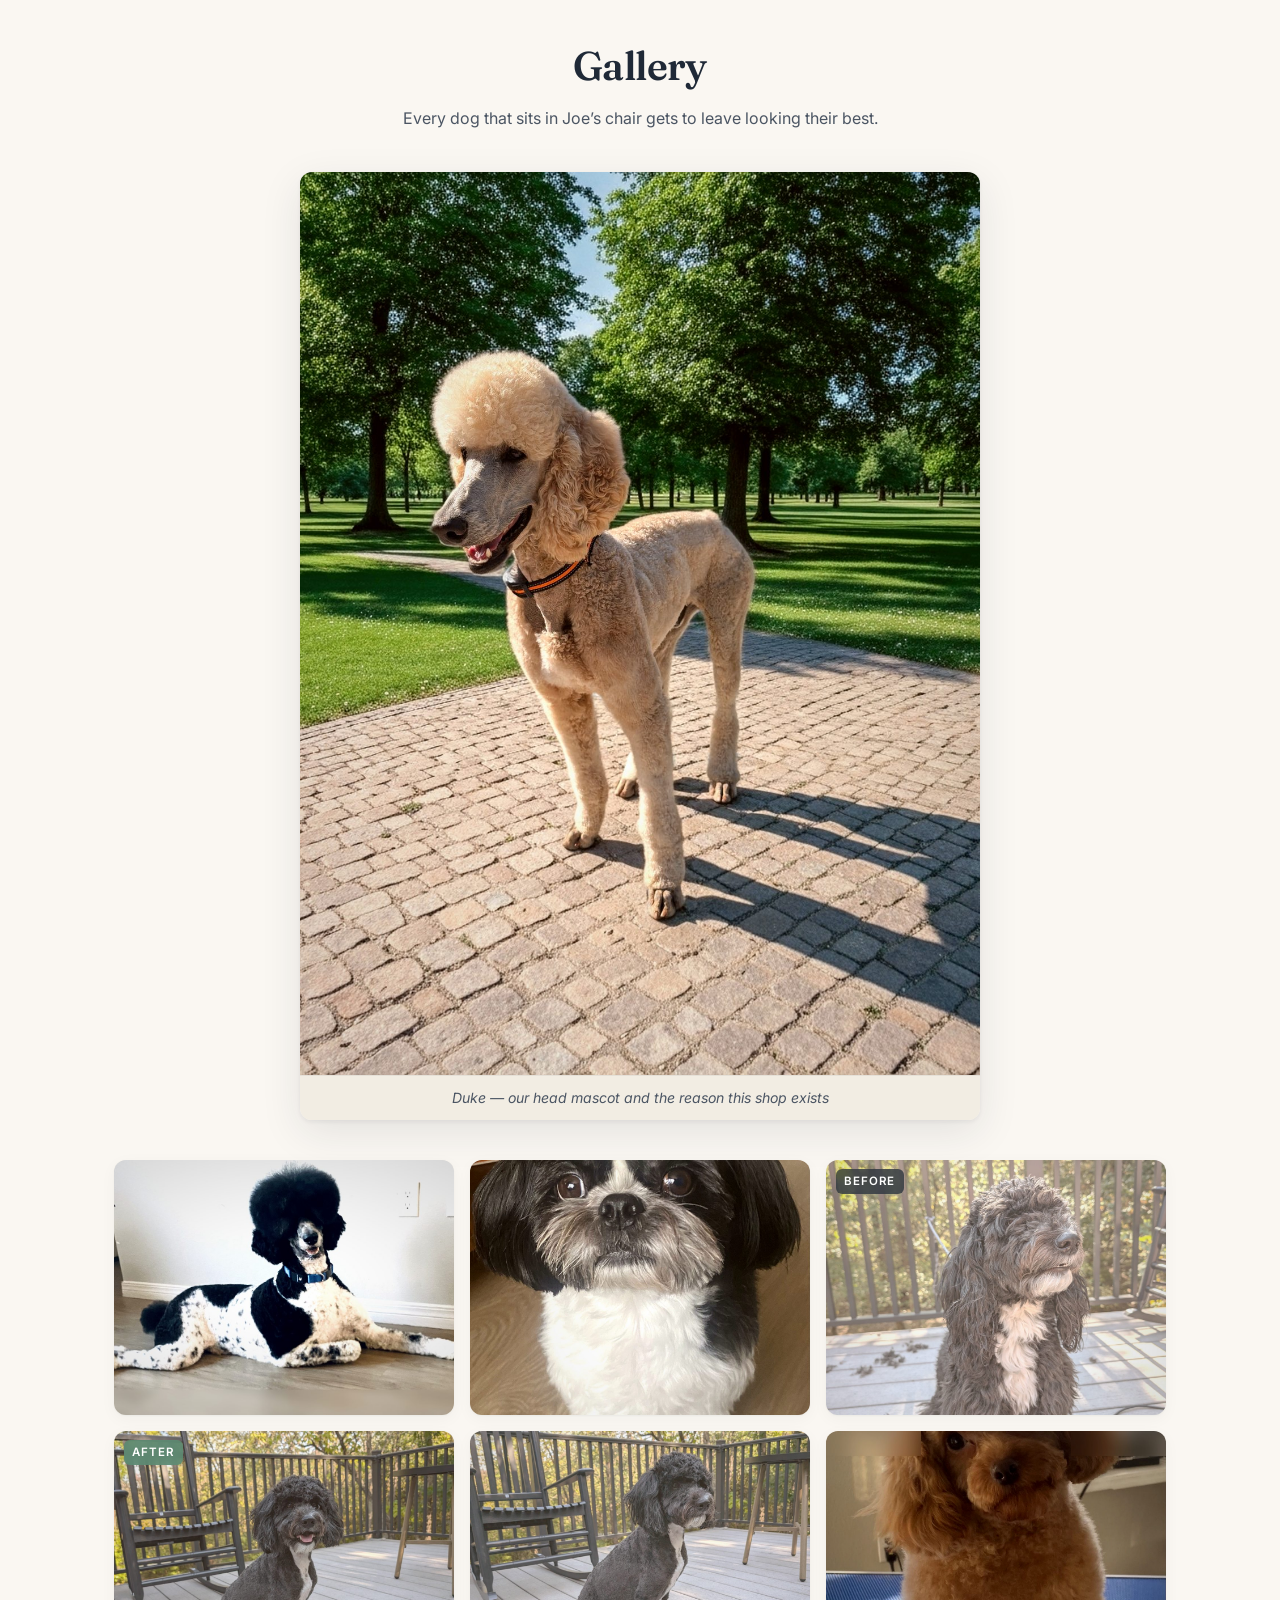
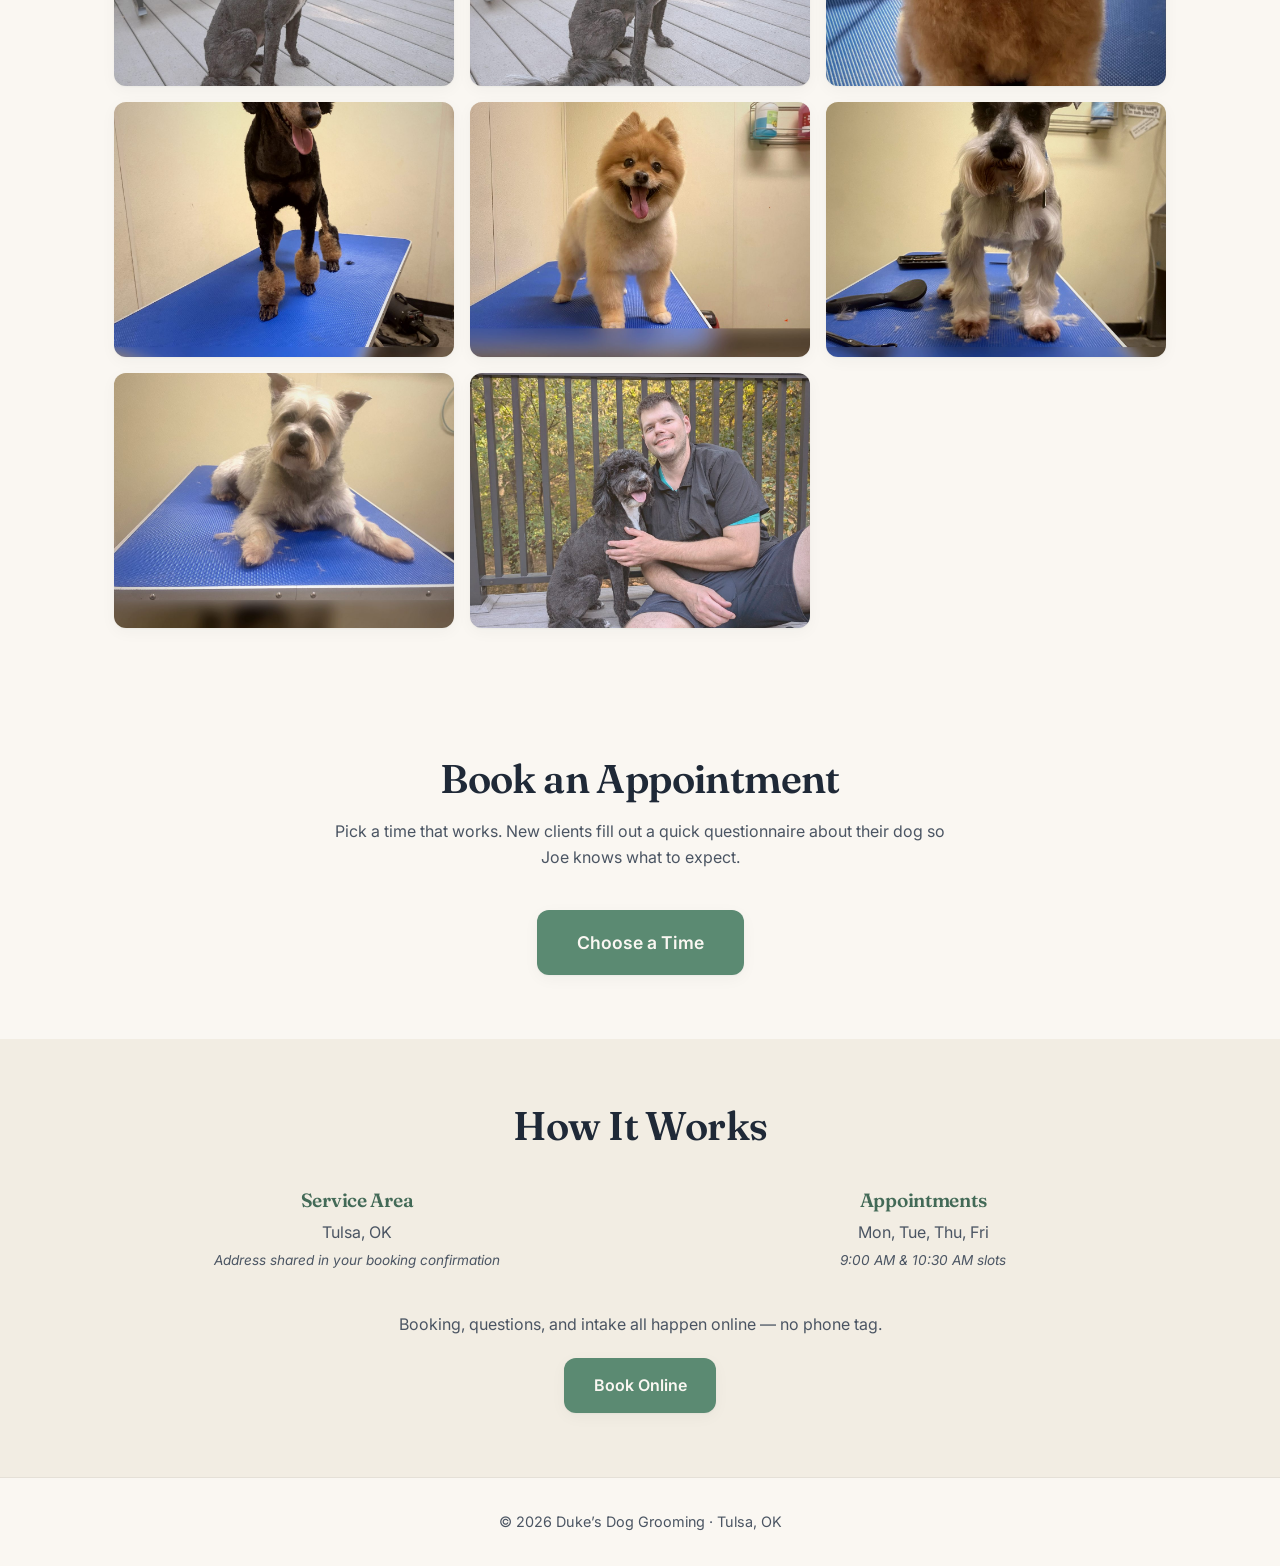
==== commit 38c93689: "Switch Cal.com to popup modal; add og:image and social meta tags - Replace broken inline embed with " ====
--- a/index.html
+++ b/index.html
@@ -5,6 +5,24 @@
   <meta name="viewport" content="width=device-width, initial-scale=1.0" />
   <title>Duke's Dog Grooming | Tulsa, OK</title>
   <meta name="description" content="Small-shop dog grooming in Tulsa. Joe and his poodle Duke take care of every pup like family — royal treatment, no royal pricing." />
+
+  <!-- Open Graph / social sharing -->
+  <meta property="og:type" content="website" />
+  <meta property="og:url" content="https://dukesdoggrooming.com/" />
+  <meta property="og:title" content="Duke's Dog Grooming | Tulsa, OK" />
+  <meta property="og:description" content="Small-shop dog grooming in Tulsa. Royal treatment, no royal pricing. Book online — Mon, Tue, Thu, Fri." />
+  <meta property="og:image" content="https://dukesdoggrooming.com/images/joe-and-duke.png" />
+  <meta property="og:image:width" content="800" />
+  <meta property="og:image:height" content="800" />
+  <meta name="twitter:card" content="summary_large_image" />
+  <meta name="twitter:title" content="Duke's Dog Grooming | Tulsa, OK" />
+  <meta name="twitter:description" content="Small-shop dog grooming in Tulsa. Royal treatment, no royal pricing." />
+  <meta name="twitter:image" content="https://dukesdoggrooming.com/images/joe-and-duke.png" />
+
+  <!-- Google Analytics — replace G-XXXXXXXXXX with your Measurement ID from analytics.google.com -->
+  <!-- <script async src="https://www.googletagmanager.com/gtag/js?id=G-XXXXXXXXXX"></script>
+  <script>window.dataLayer=window.dataLayer||[];function gtag(){dataLayer.push(arguments)}gtag('js',new Date());gtag('config','G-XXXXXXXXXX');</script> -->
+
   <link rel="preconnect" href="https://fonts.googleapis.com" />
   <link rel="preconnect" href="https://fonts.gstatic.com" crossorigin />
   <link href="https://fonts.googleapis.com/css2?family=Fraunces:wght@500;600;700&family=Inter:wght@400;500;600&display=swap" rel="stylesheet" />
@@ -22,7 +40,7 @@
         <li><a href="#about">About</a></li>
         <li><a href="#gallery">Gallery</a></li>
         <li><a href="#contact">Contact</a></li>
-        <li><a href="#book" class="nav-cta">Book Now</a></li>
+        <li><a href="#book" class="nav-cta" data-cal-link="dukes-dog-grooming/groom" data-cal-config='{"layout":"month_view"}'>Book Now</a></li>
       </ul>
     </nav>
   </header>
@@ -34,7 +52,7 @@
           <p class="eyebrow">Tulsa, OK</p>
           <h1>Royal treatment.<br />No royal pricing.</h1>
           <p class="tagline">Small-shop dog grooming where every pup gets one-on-one attention. Run by Joe and his poodle Duke &mdash; our (very biased) head mascot.</p>
-          <a href="#book" class="btn btn-primary">Book a Groom</a>
+          <a href="#book" class="btn btn-primary" data-cal-link="dukes-dog-grooming/groom" data-cal-config='{"layout":"month_view"}'>Book a Groom</a>
         </div>
         <div class="hero-image">
           <img src="images/joe-and-duke.png" alt="Illustrated mascot of Joe and his poodle Duke wearing a small crown — Duke's Dog Grooming, Tulsa OK" width="800" height="800" />
@@ -124,15 +142,7 @@
     <section id="book" class="booking">
       <h2>Book an Appointment</h2>
       <p class="section-lead">Pick a time that works. New clients fill out a quick questionnaire about their dog so Joe knows what to expect.</p>
-      <div class="booking-embed" aria-live="polite">
-        <div id="cal-booking"></div>
-        <script type="text/javascript">
-          (function(C,A,L){let p=function(a,ar){a.q.push(ar)};let d=C.document;C.Cal=C.Cal||function(){let cal=C.Cal;let ar=arguments;if(!cal.loaded){cal.ns={};cal.q=cal.q||[];d.head.appendChild(d.createElement("script")).src=A;cal.loaded=true}if(ar[0]===L){const api=function(){p(api,arguments)};const namespace=ar[1];api.q=api.q||[];if(typeof namespace==="string"){cal.ns[namespace]=cal.ns[namespace]||api;p(cal.ns[namespace],ar);p(cal,["initNamespace",namespace])}else p(cal,ar);return}p(cal,ar)})(window,"https://app.cal.com/embed/embed.js","init");
-          Cal("init", {origin:"https://cal.com"});
-          Cal("inline", {elementOrSelector:"#cal-booking", calLink:"dukes-dog-grooming/groom", layout:"month_view"});
-          Cal("ui", {"styles":{"branding":{"brandColor":"#5B8A72"}},"hideEventTypeDetails":false,"layout":"month_view"});
-        </script>
-      </div>
+      <a href="#book" class="btn btn-primary btn-lg" data-cal-link="dukes-dog-grooming/groom" data-cal-config='{"layout":"month_view"}'>Choose a Time</a>
     </section>
 
     <section id="contact" class="contact">
@@ -151,7 +161,7 @@
       </div>
       <div class="contact-cta">
         <p>Booking, questions, and intake all happen online &mdash; no phone tag.</p>
-        <a href="#book" class="btn btn-primary">Book Online</a>
+        <a href="#book" class="btn btn-primary" data-cal-link="dukes-dog-grooming/groom" data-cal-config='{"layout":"month_view"}'>Book Online</a>
       </div>
     </section>
   </main>
@@ -161,5 +171,12 @@
   </footer>
 
   <script src="script.js"></script>
+
+  <!-- Cal.com popup embed -->
+  <script>
+    (function(C,A,L){let p=function(a,ar){a.q.push(ar)};let d=C.document;C.Cal=C.Cal||function(){let cal=C.Cal;let ar=arguments;if(!cal.loaded){cal.ns={};cal.q=cal.q||[];d.head.appendChild(d.createElement("script")).src=A;cal.loaded=true}if(ar[0]===L){const api=function(){p(api,arguments)};const namespace=ar[1];api.q=api.q||[];if(typeof namespace==="string"){cal.ns[namespace]=cal.ns[namespace]||api;p(cal.ns[namespace],ar);p(cal,["initNamespace",namespace])}else p(cal,ar);return}p(cal,ar)})(window,"https://app.cal.com/embed/embed.js","init");
+    Cal("init", {origin:"https://cal.com"});
+    Cal("ui", {"styles":{"branding":{"brandColor":"#5B8A72"}},"hideEventTypeDetails":false,"layout":"month_view"});
+  </script>
 </body>
 </html>
--- a/styles.css
+++ b/styles.css
@@ -354,18 +354,10 @@
 
 /* ---- Booking ---- */
 .booking { text-align: center; }
-.booking-embed {
-  background: var(--card);
-  border: 1px solid var(--border);
-  border-radius: var(--radius);
-  padding: 3rem 1.5rem;
-  min-height: 200px;
-  display: flex;
-  align-items: center;
-  justify-content: center;
-  box-shadow: var(--shadow);
-}
-.booking-placeholder { font-style: italic; }
+.btn-lg {
+  padding: 1.1rem 2.5rem;
+  font-size: 1.1rem;
+}
 
 /* ---- Contact ---- */
 .contact { background: var(--bg-tint); max-width: none; }
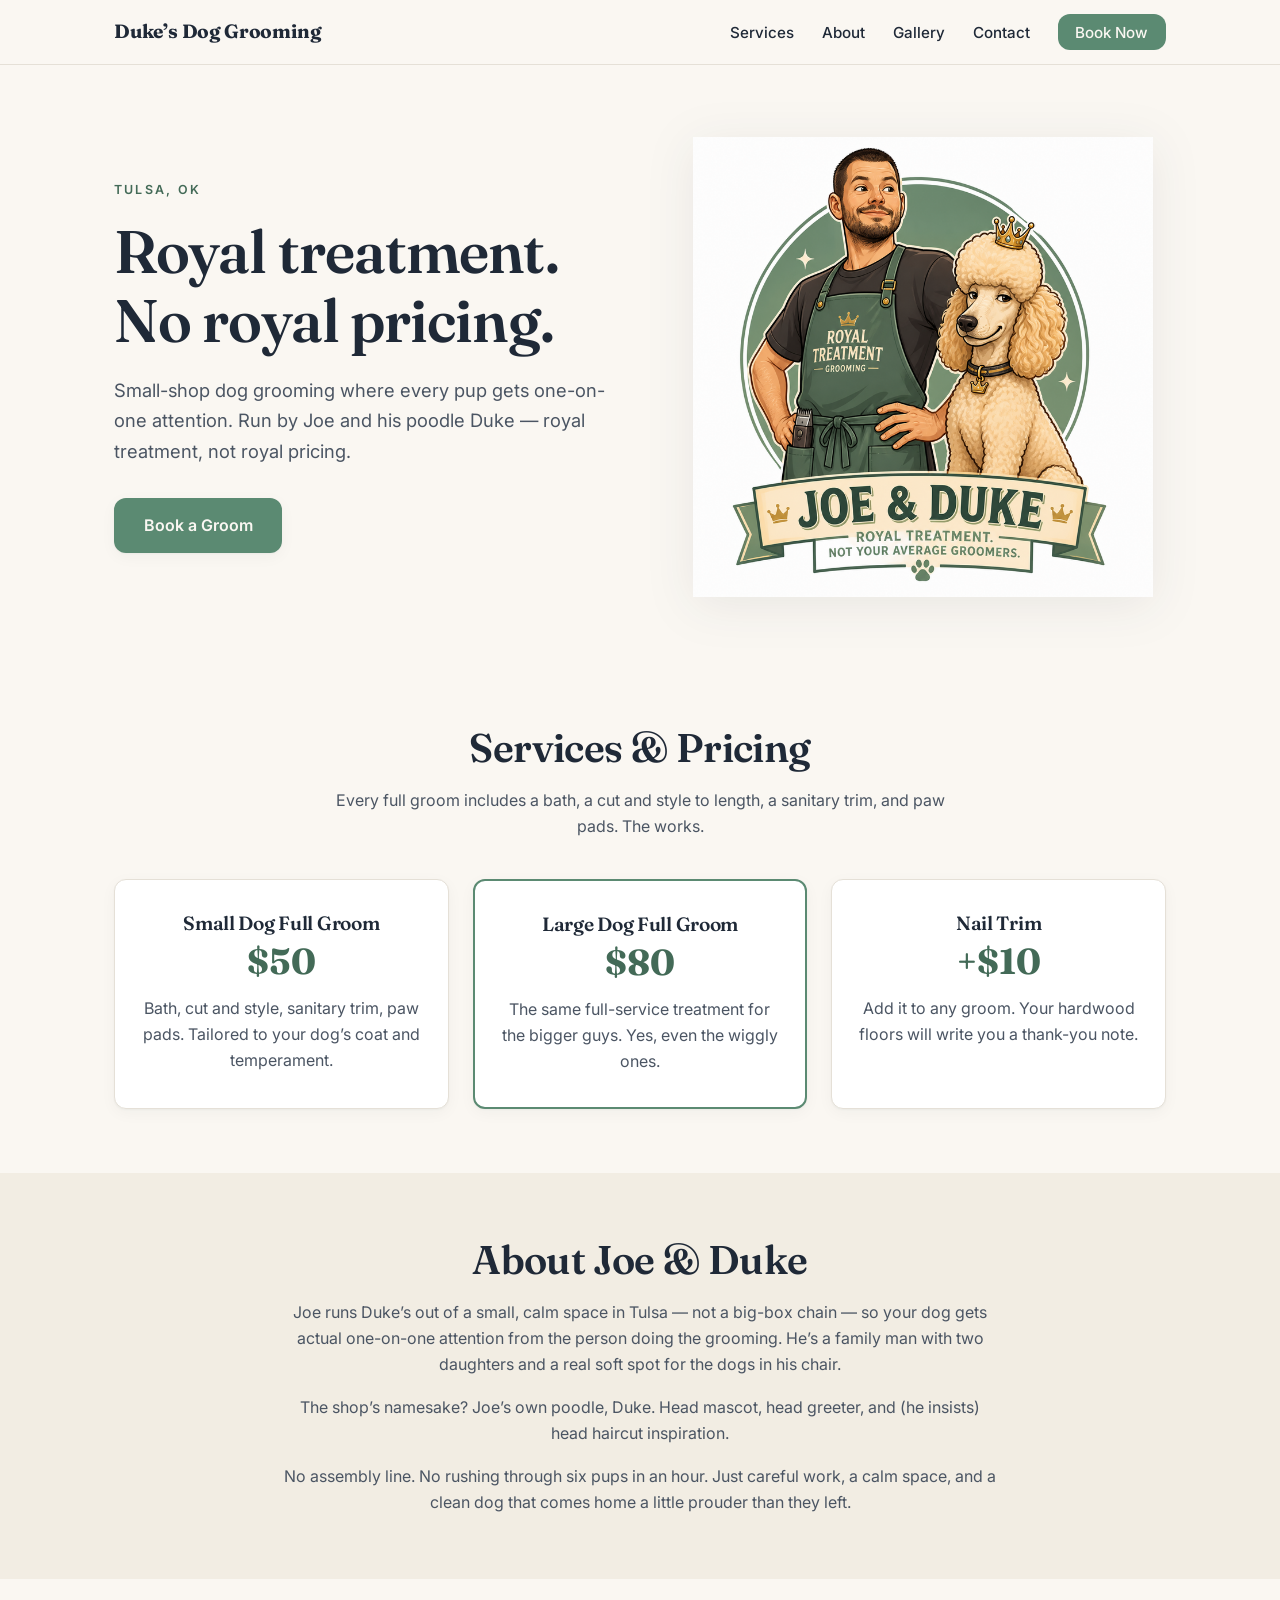
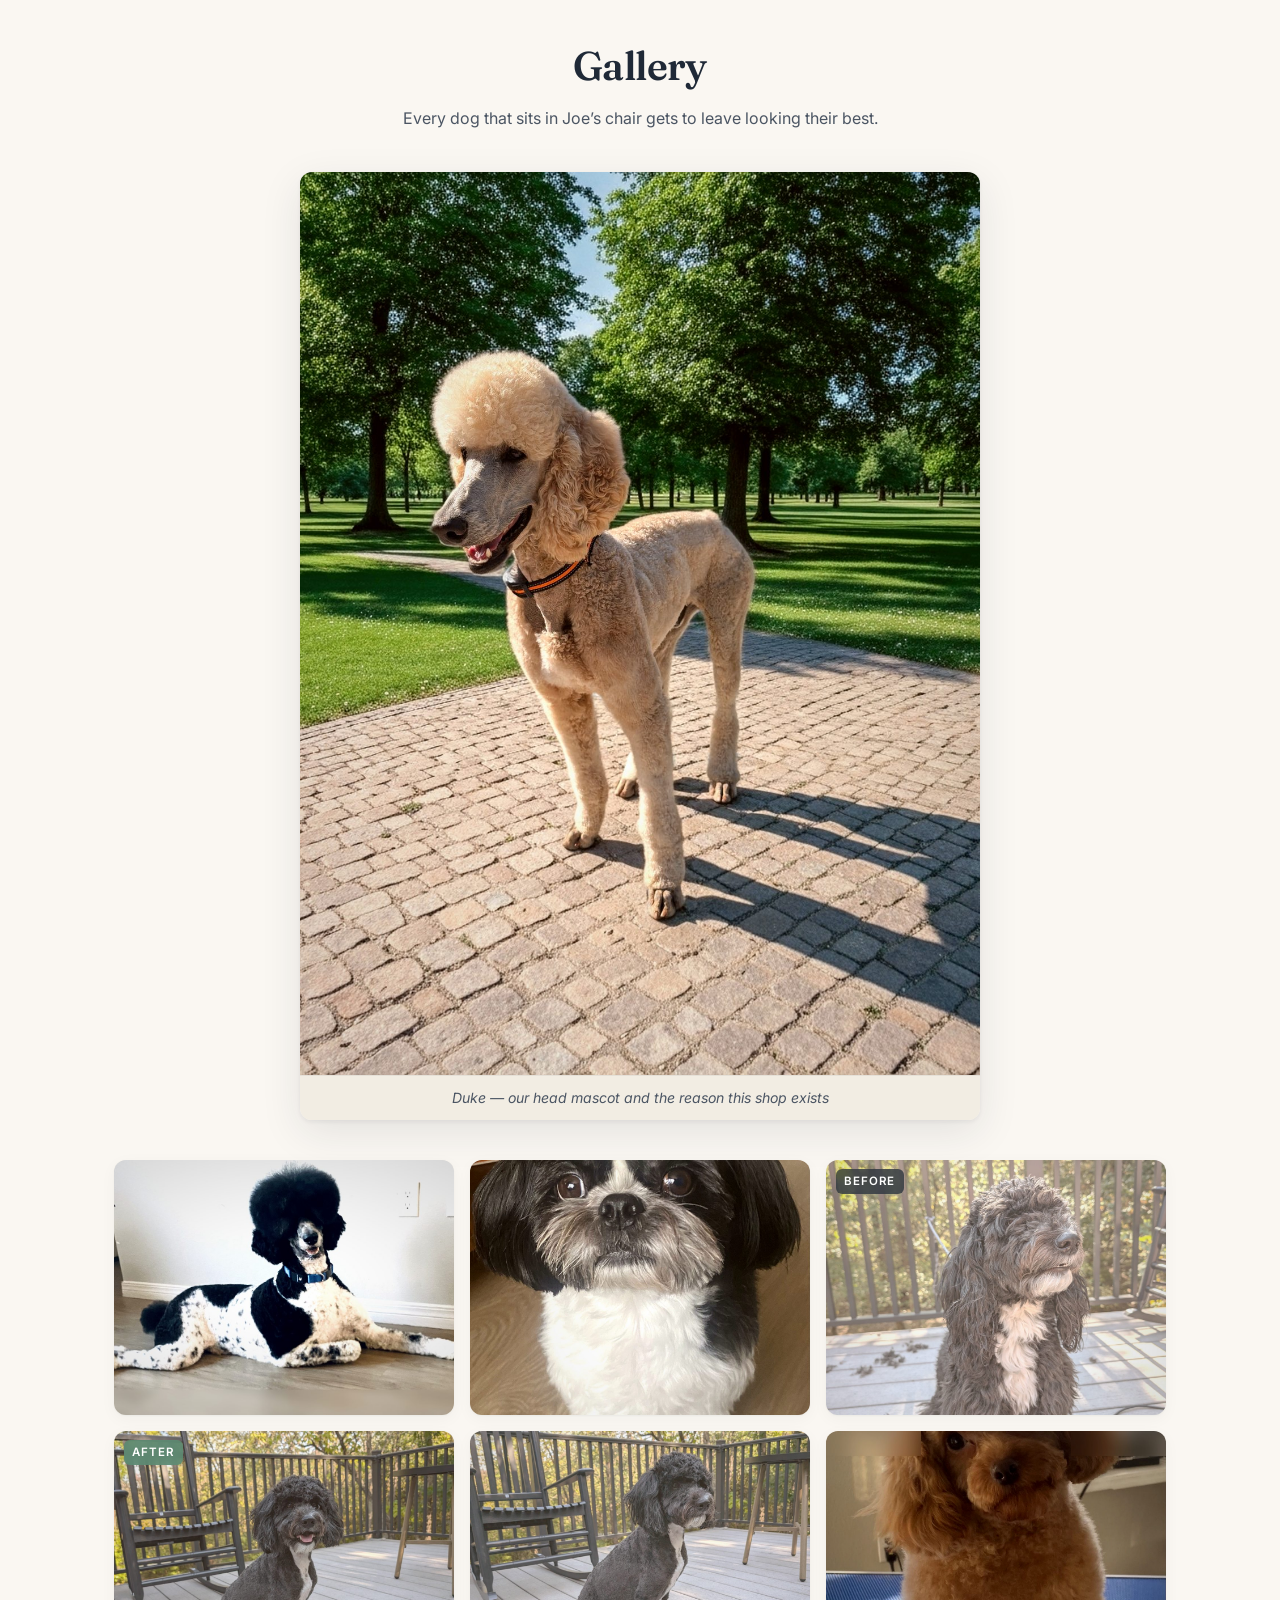
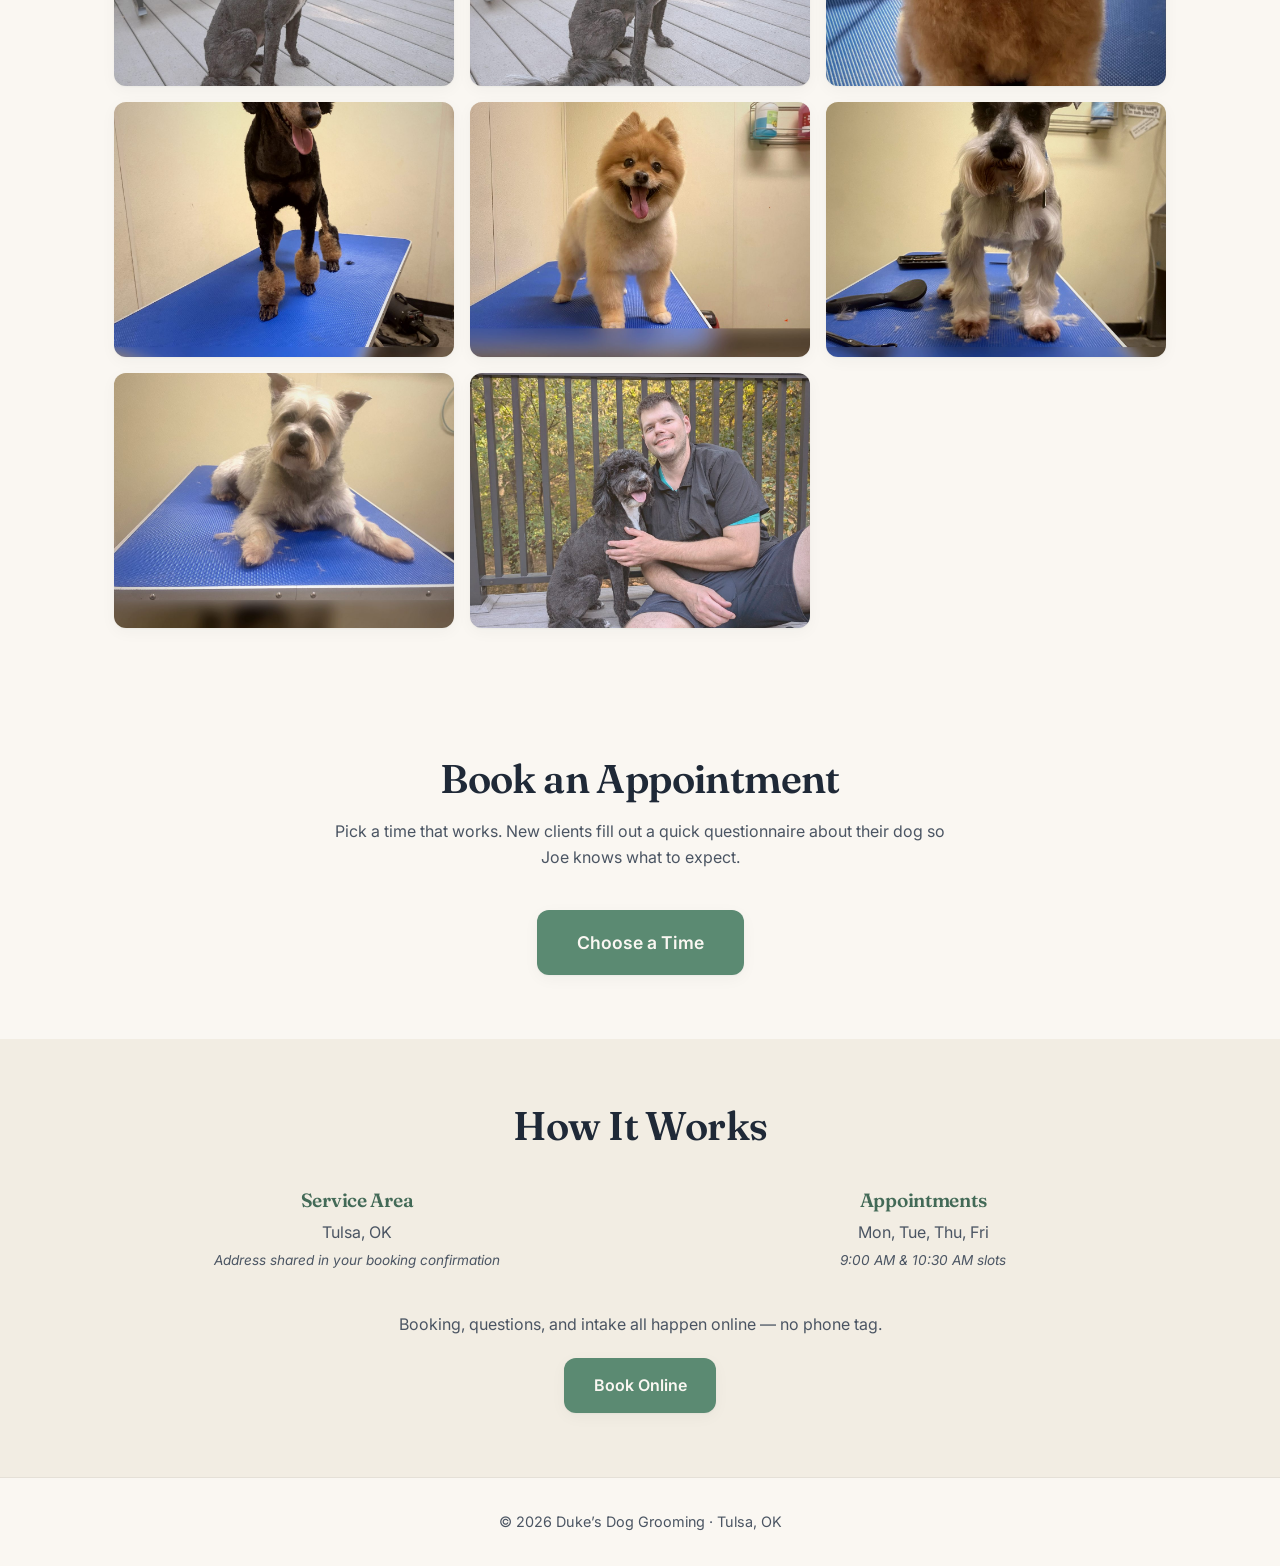
==== commit f8c1829f: "Update tagline to 'Royal Treatment. Not royal pricing.'; redesign card mockups with backs" ====
--- a/index.html
+++ b/index.html
@@ -51,7 +51,7 @@
         <div class="hero-content">
           <p class="eyebrow">Tulsa, OK</p>
           <h1>Royal treatment.<br />No royal pricing.</h1>
-          <p class="tagline">Small-shop dog grooming where every pup gets one-on-one attention. Run by Joe and his poodle Duke &mdash; our (very biased) head mascot.</p>
+          <p class="tagline">Small-shop dog grooming where every pup gets one-on-one attention. Run by Joe and his poodle Duke &mdash; royal treatment, not royal pricing.</p>
           <a href="#book" class="btn btn-primary" data-cal-link="dukes-dog-grooming/groom" data-cal-config='{"layout":"month_view"}'>Book a Groom</a>
         </div>
         <div class="hero-image">
@@ -174,7 +174,7 @@
 
   <!-- Cal.com popup embed -->
   <script>
-    (function(C,A,L){let p=function(a,ar){a.q.push(ar)};let d=C.document;C.Cal=C.Cal||function(){let cal=C.Cal;let ar=arguments;if(!cal.loaded){cal.ns={};cal.q=cal.q||[];d.head.appendChild(d.createElement("script")).src=A;cal.loaded=true}if(ar[0]===L){const api=function(){p(api,arguments)};const namespace=ar[1];api.q=api.q||[];if(typeof namespace==="string"){cal.ns[namespace]=cal.ns[namespace]||api;p(cal.ns[namespace],ar);p(cal,["initNamespace",namespace])}else p(cal,ar);return}p(cal,ar)})(window,"https://app.cal.com/embed/embed.js","init");
+    (function(C,A,L){let p=function(a,ar){a.q.push(ar)};let d=C.document;C.Cal=C.Cal||function(){let cal=C.Cal;let ar=arguments;if(!cal.loaded){cal.ns={};cal.q=cal.q||[];d.head.appendChild(d.createElement("script")).src=A;cal.loaded=true}if(ar[0]===L){const api=function(){p(api,arguments)};const namespace=ar[1];api.q=api.q||[];if(typeof namespace==="string"){cal.ns[namespace]=cal.ns[namespace]||api;p(cal.ns[namespace],ar);p(cal,["initNamespace",namespace])}else p(cal,ar);return}p(cal,ar)};})(window,"https://app.cal.com/embed/embed.js","init");
     Cal("init", {origin:"https://cal.com"});
     Cal("ui", {"styles":{"branding":{"brandColor":"#5B8A72"}},"hideEventTypeDetails":false,"layout":"month_view"});
   </script>
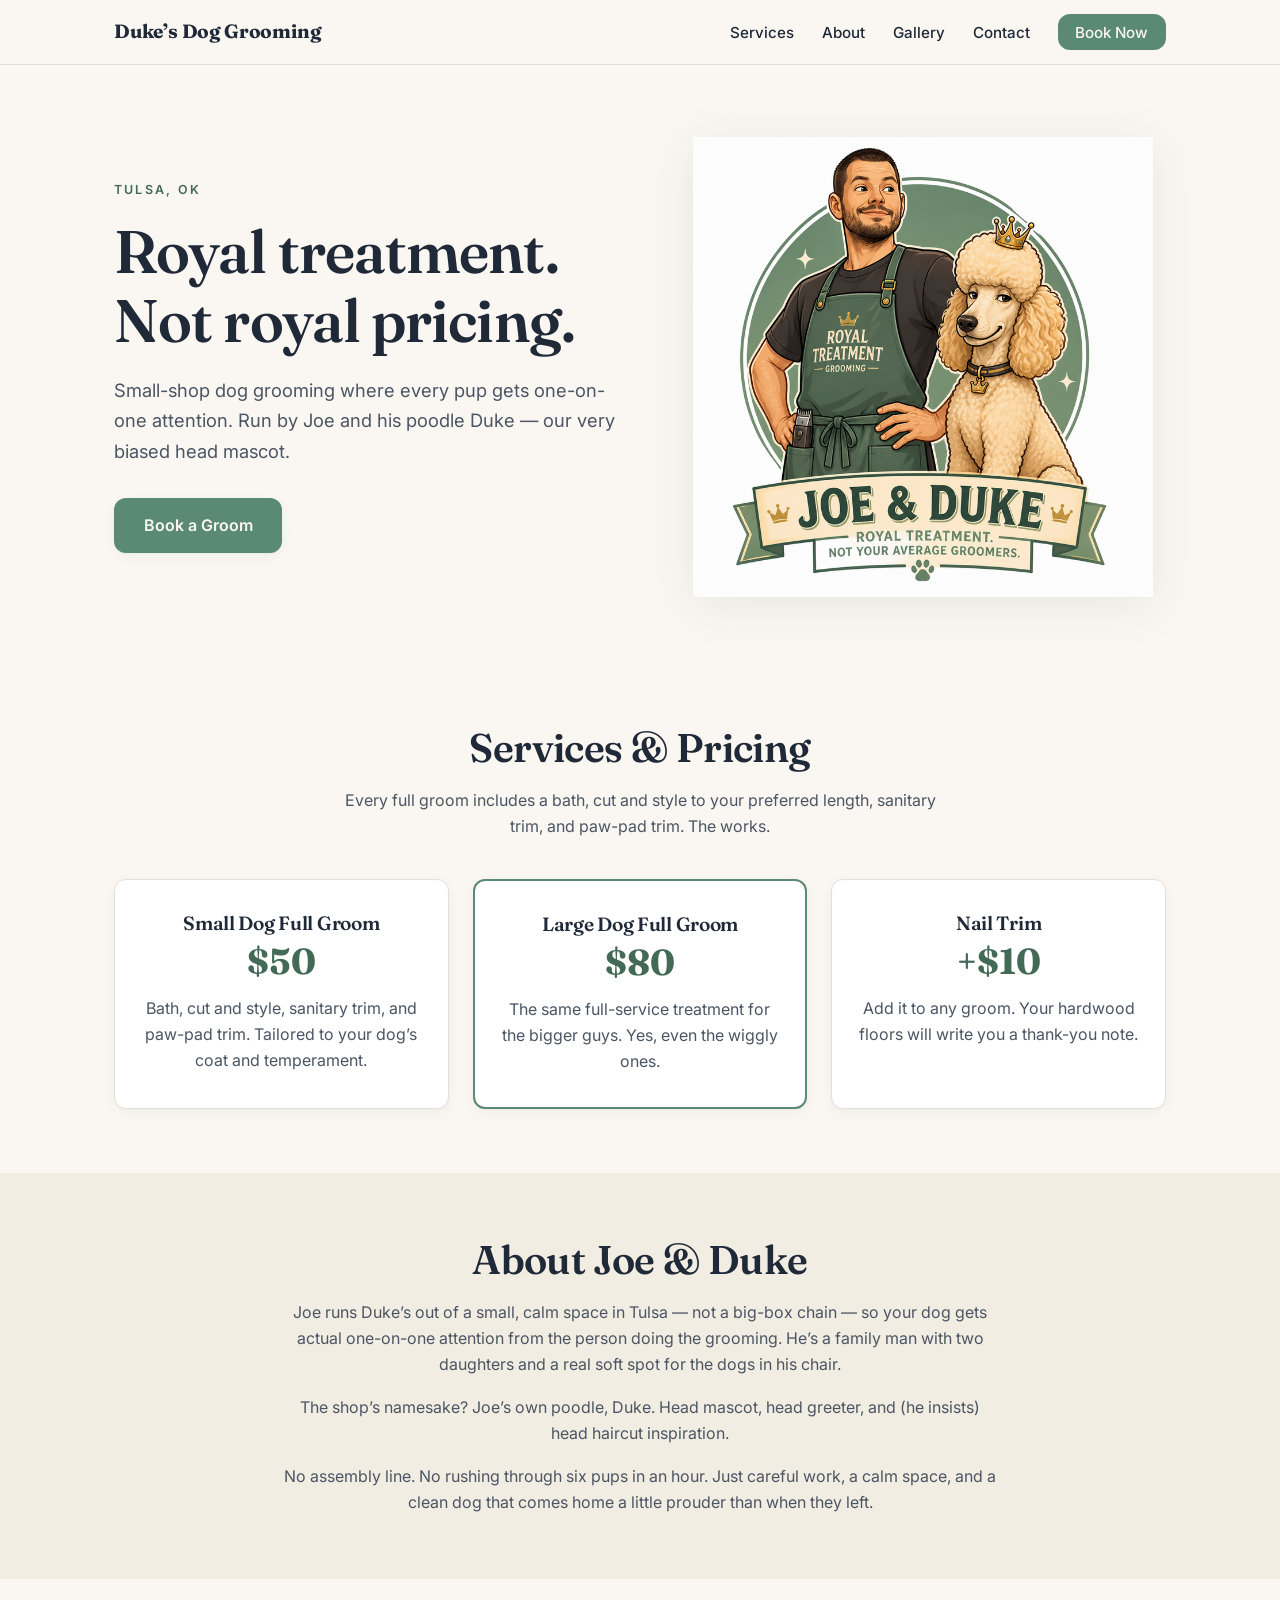
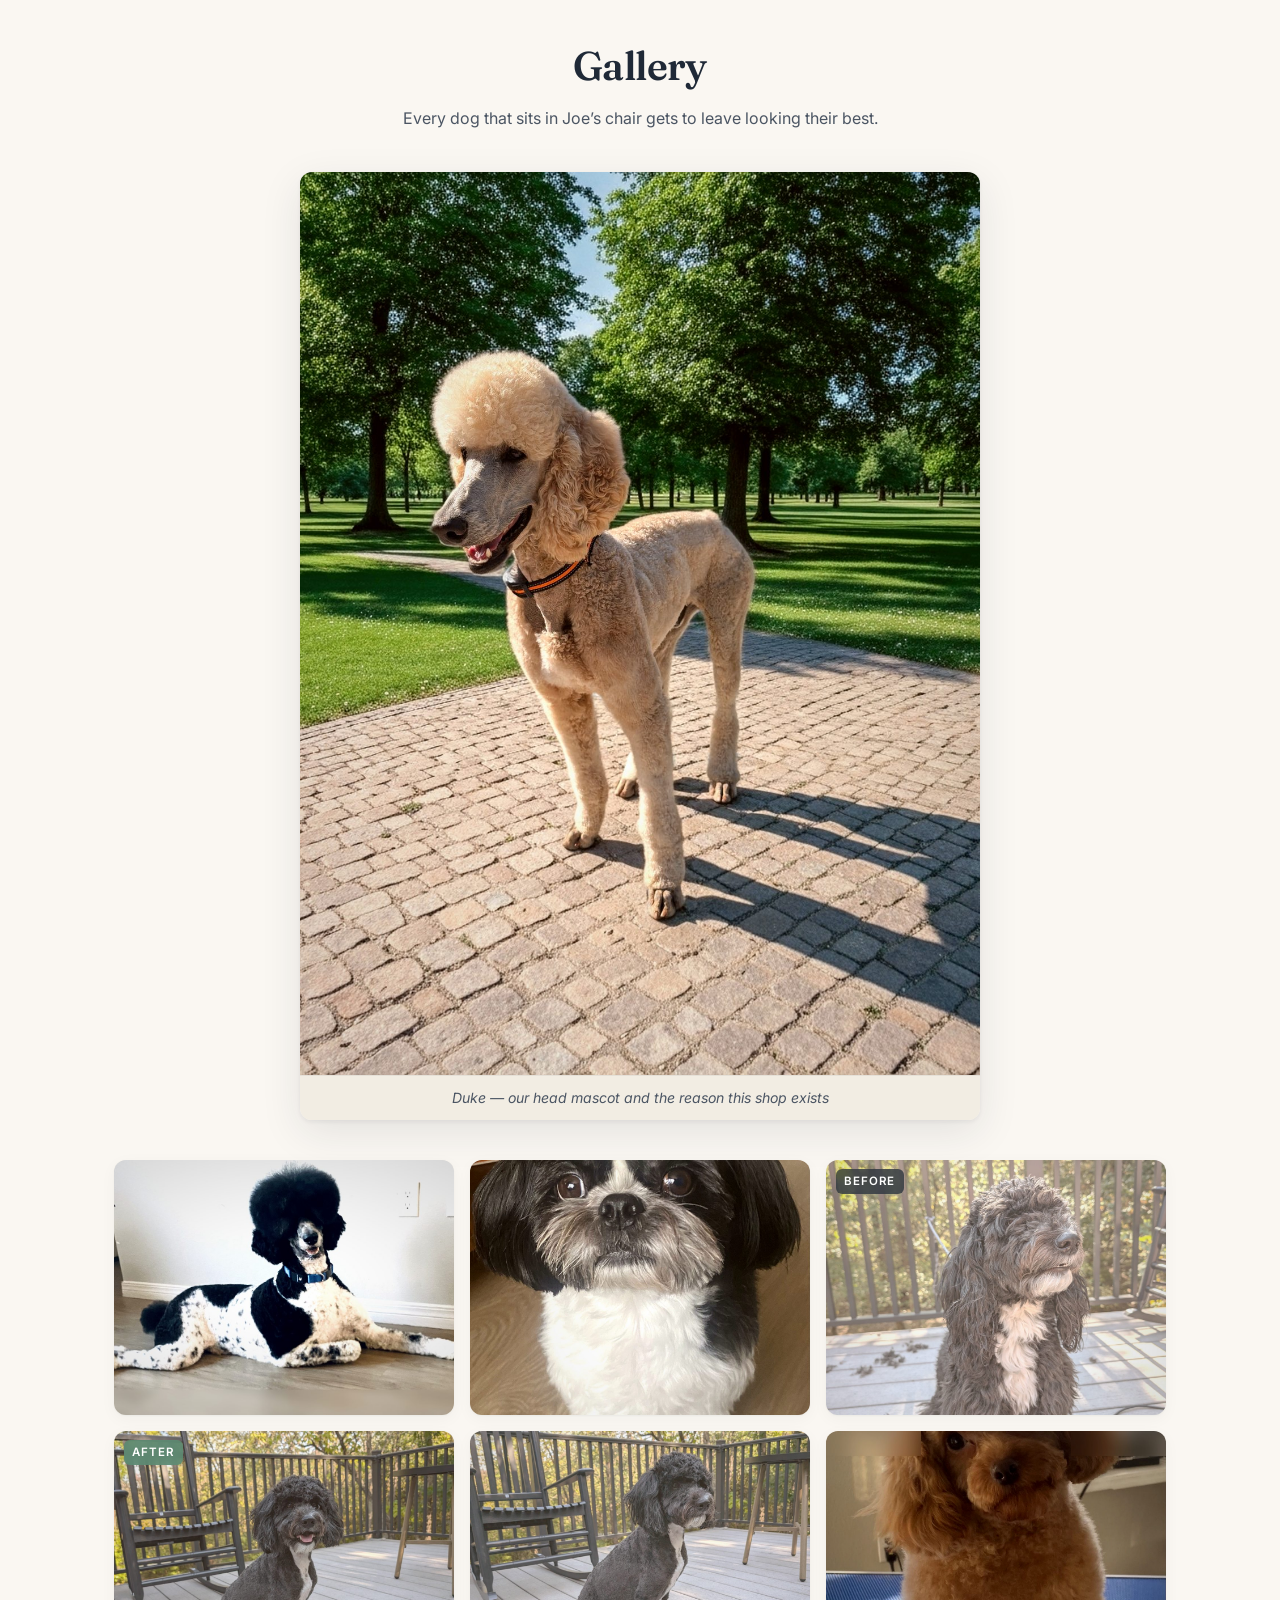
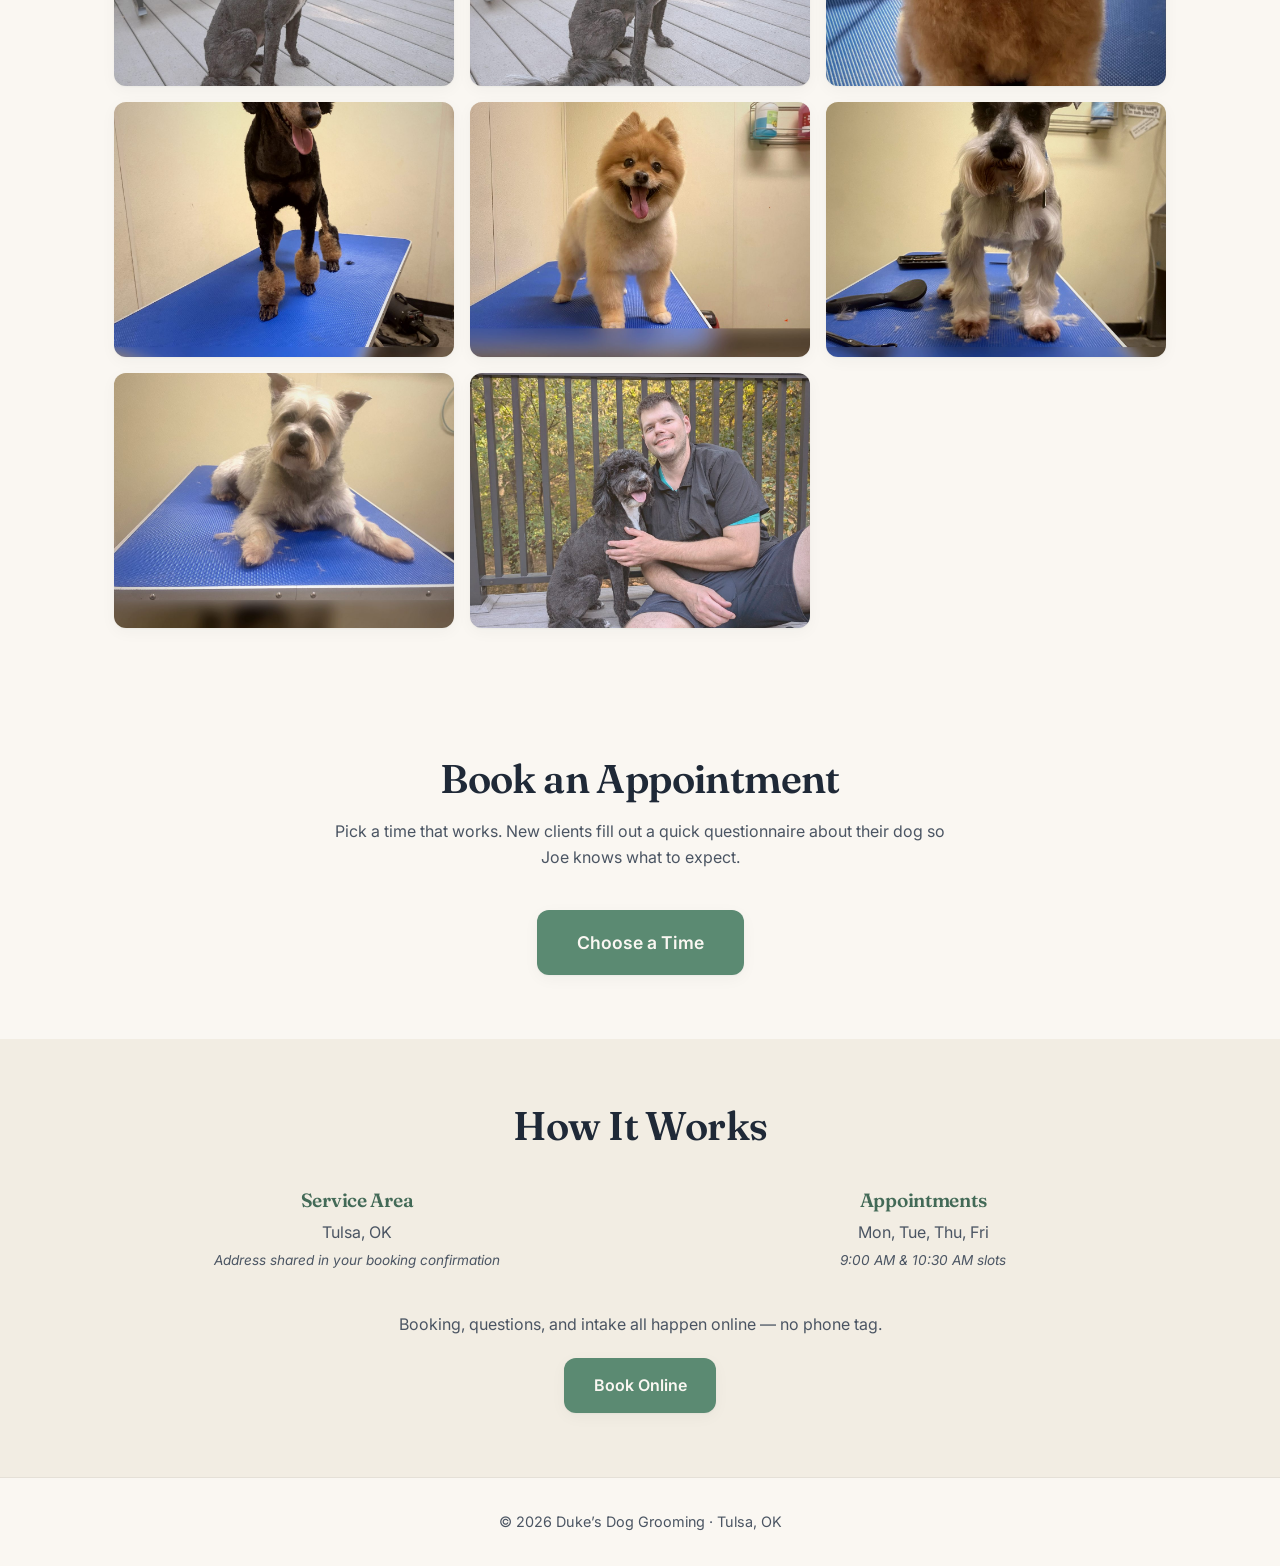
==== commit a22d77a8: "Polish site copy and update project notes" ====
--- a/index.html
+++ b/index.html
@@ -4,19 +4,19 @@
   <meta charset="UTF-8" />
   <meta name="viewport" content="width=device-width, initial-scale=1.0" />
   <title>Duke's Dog Grooming | Tulsa, OK</title>
-  <meta name="description" content="Small-shop dog grooming in Tulsa. Joe and his poodle Duke take care of every pup like family — royal treatment, no royal pricing." />
+  <meta name="description" content="Small-shop dog grooming in Tulsa. Joe and his poodle Duke take care of every pup like family — royal treatment, not royal pricing." />
 
   <!-- Open Graph / social sharing -->
   <meta property="og:type" content="website" />
   <meta property="og:url" content="https://dukesdoggrooming.com/" />
   <meta property="og:title" content="Duke's Dog Grooming | Tulsa, OK" />
-  <meta property="og:description" content="Small-shop dog grooming in Tulsa. Royal treatment, no royal pricing. Book online — Mon, Tue, Thu, Fri." />
+  <meta property="og:description" content="Small-shop dog grooming in Tulsa. Royal treatment, not royal pricing. Book online — Mon, Tue, Thu, Fri." />
   <meta property="og:image" content="https://dukesdoggrooming.com/images/joe-and-duke.png" />
   <meta property="og:image:width" content="800" />
   <meta property="og:image:height" content="800" />
   <meta name="twitter:card" content="summary_large_image" />
   <meta name="twitter:title" content="Duke's Dog Grooming | Tulsa, OK" />
-  <meta name="twitter:description" content="Small-shop dog grooming in Tulsa. Royal treatment, no royal pricing." />
+  <meta name="twitter:description" content="Small-shop dog grooming in Tulsa. Royal treatment, not royal pricing." />
   <meta name="twitter:image" content="https://dukesdoggrooming.com/images/joe-and-duke.png" />
 
   <!-- Google Analytics — replace G-XXXXXXXXXX with your Measurement ID from analytics.google.com -->
@@ -50,8 +50,8 @@
       <div class="hero-grid">
         <div class="hero-content">
           <p class="eyebrow">Tulsa, OK</p>
-          <h1>Royal treatment.<br />No royal pricing.</h1>
-          <p class="tagline">Small-shop dog grooming where every pup gets one-on-one attention. Run by Joe and his poodle Duke &mdash; royal treatment, not royal pricing.</p>
+          <h1>Royal treatment.<br />Not royal pricing.</h1>
+          <p class="tagline">Small-shop dog grooming where every pup gets one-on-one attention. Run by Joe and his poodle Duke &mdash; our very biased head mascot.</p>
           <a href="#book" class="btn btn-primary" data-cal-link="dukes-dog-grooming/groom" data-cal-config='{"layout":"month_view"}'>Book a Groom</a>
         </div>
         <div class="hero-image">
@@ -62,12 +62,12 @@
 
     <section id="services" class="services">
       <h2>Services &amp; Pricing</h2>
-      <p class="section-lead">Every full groom includes a bath, a cut and style to length, a sanitary trim, and paw pads. The works.</p>
+      <p class="section-lead">Every full groom includes a bath, cut and style to your preferred length, sanitary trim, and paw-pad trim. The works.</p>
       <div class="services-grid">
         <article class="service-card">
           <h3>Small Dog Full Groom</h3>
           <p class="price">$50</p>
-          <p>Bath, cut and style, sanitary trim, paw pads. Tailored to your dog&rsquo;s coat and temperament.</p>
+          <p>Bath, cut and style, sanitary trim, and paw-pad trim. Tailored to your dog&rsquo;s coat and temperament.</p>
         </article>
         <article class="service-card service-card--featured">
           <h3>Large Dog Full Groom</h3>
@@ -87,7 +87,7 @@
         <h2>About Joe &amp; Duke</h2>
         <p>Joe runs Duke&rsquo;s out of a small, calm space in Tulsa &mdash; not a big-box chain &mdash; so your dog gets actual one-on-one attention from the person doing the grooming. He&rsquo;s a family man with two daughters and a real soft spot for the dogs in his chair.</p>
         <p>The shop&rsquo;s namesake? Joe&rsquo;s own poodle, Duke. Head mascot, head greeter, and (he insists) head haircut inspiration.</p>
-        <p>No assembly line. No rushing through six pups in an hour. Just careful work, a calm space, and a clean dog that comes home a little prouder than they left.</p>
+        <p>No assembly line. No rushing through six pups in an hour. Just careful work, a calm space, and a clean dog that comes home a little prouder than when they left.</p>
       </div>
     </section>
 
